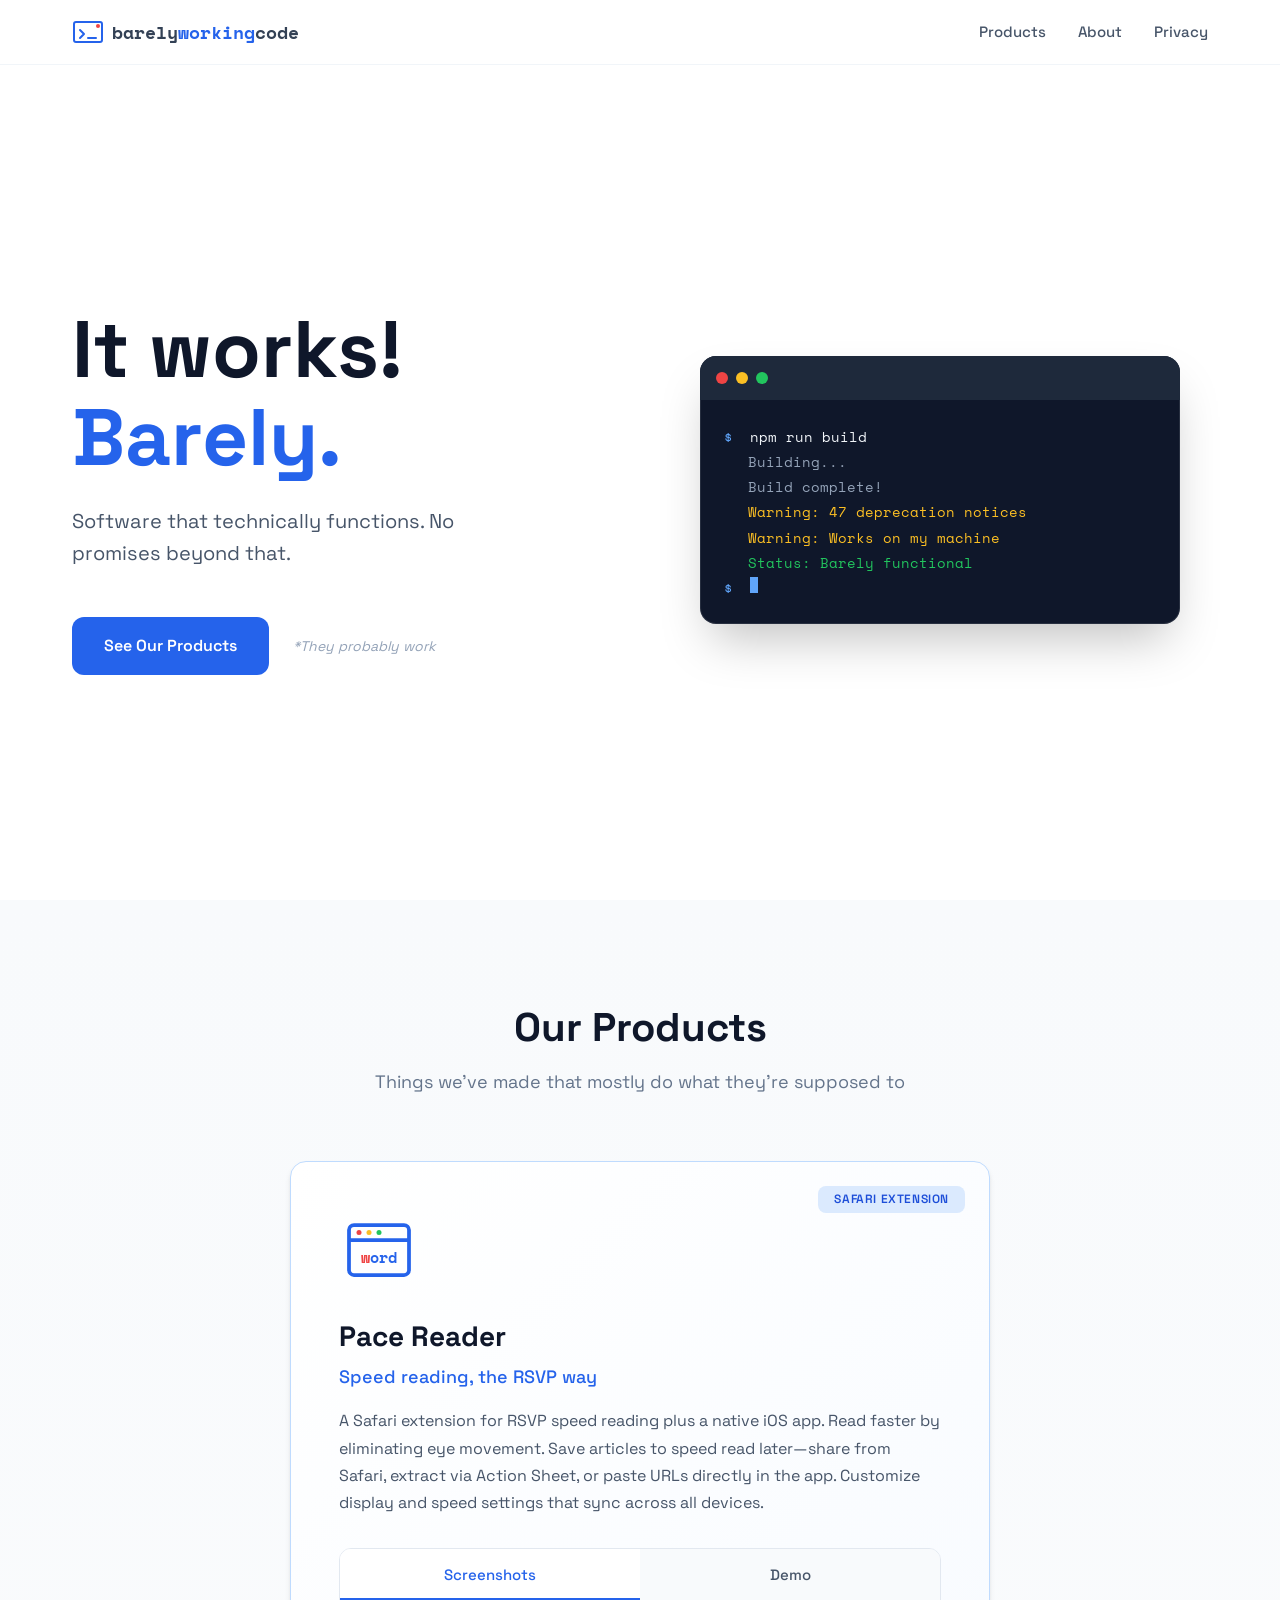
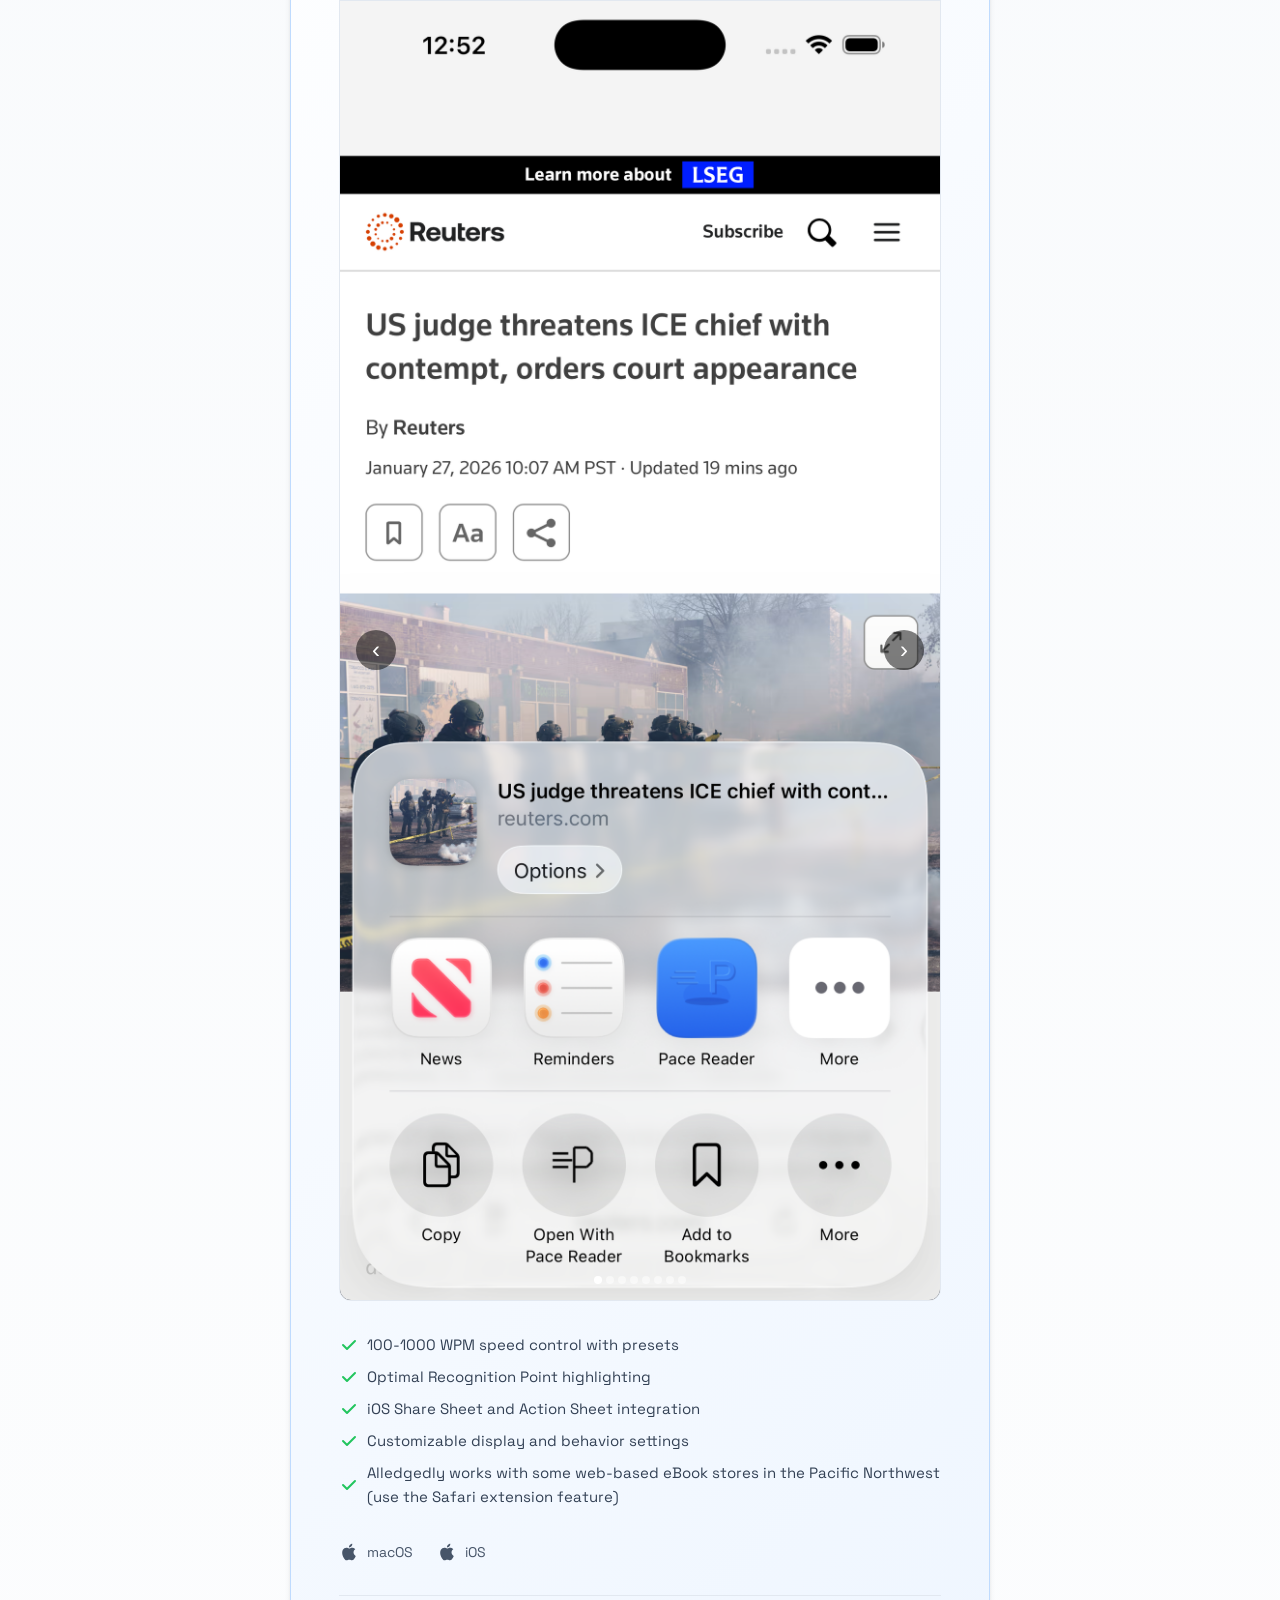
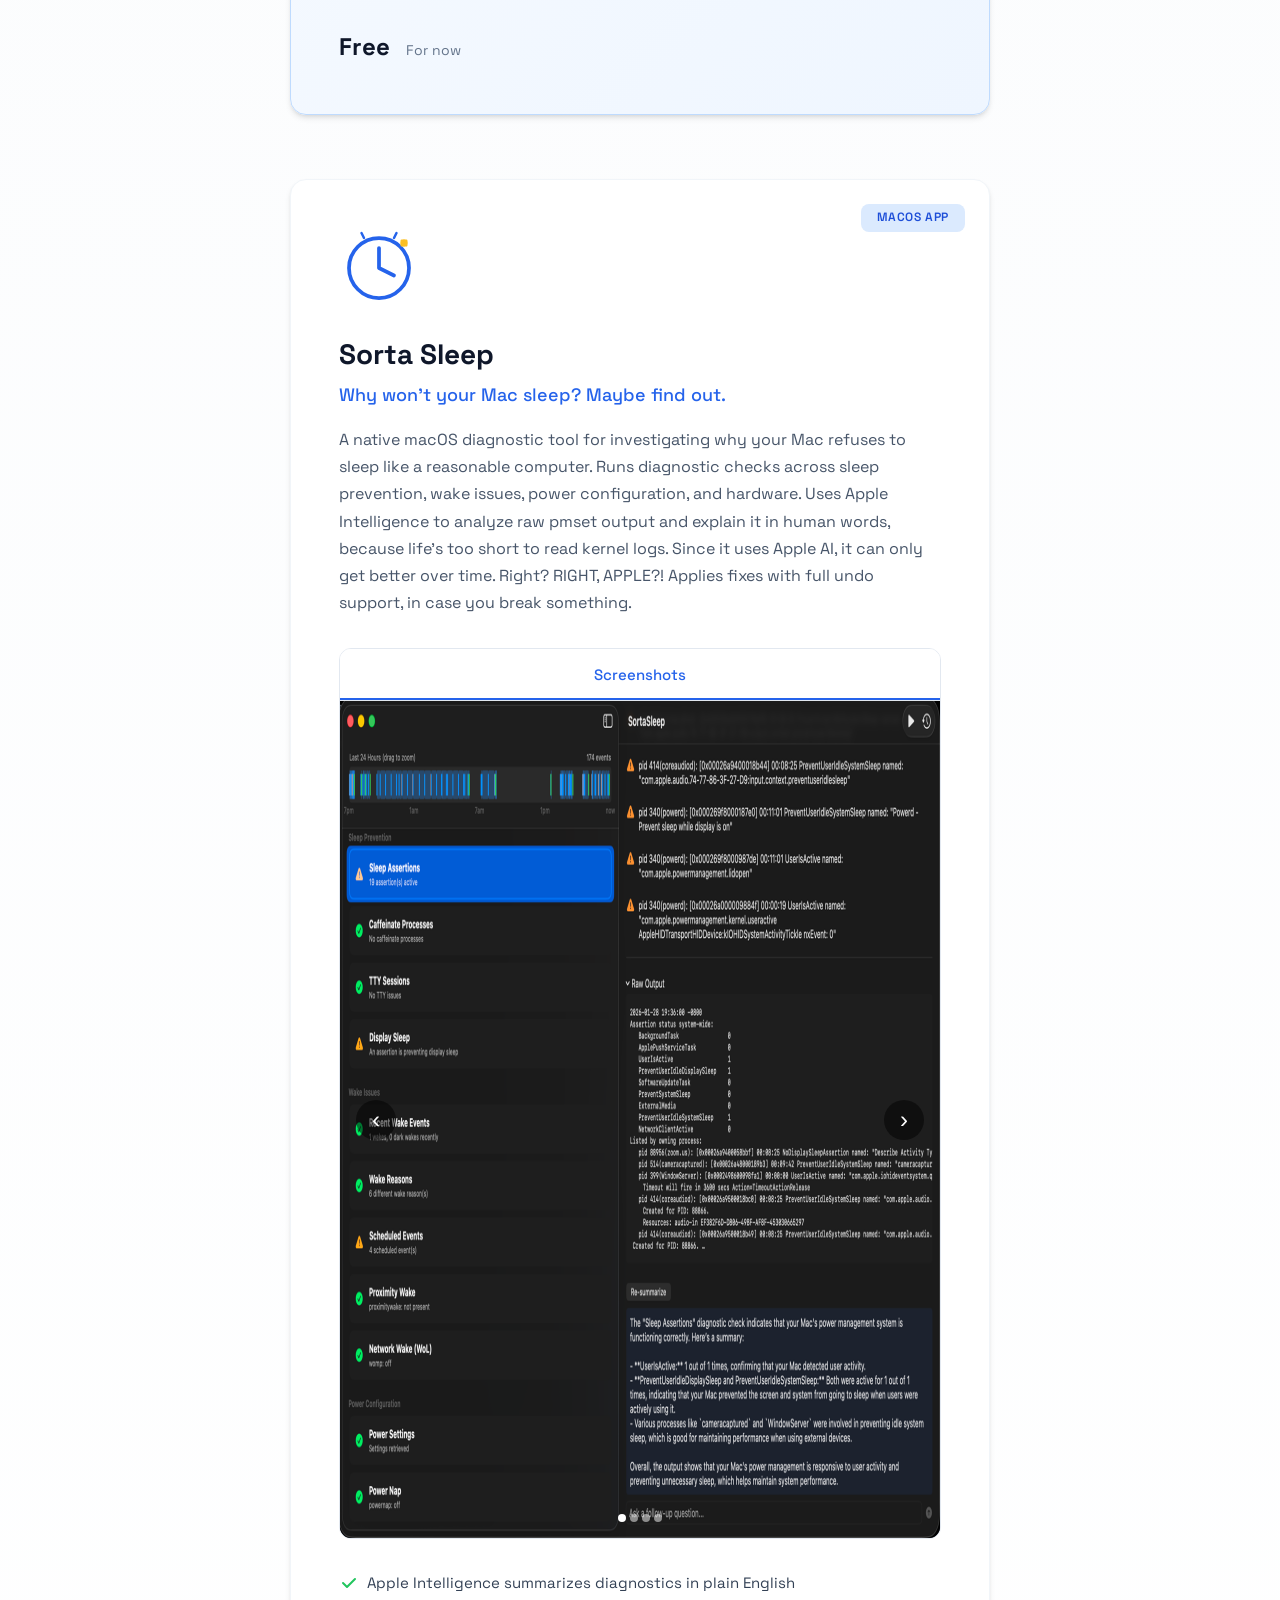
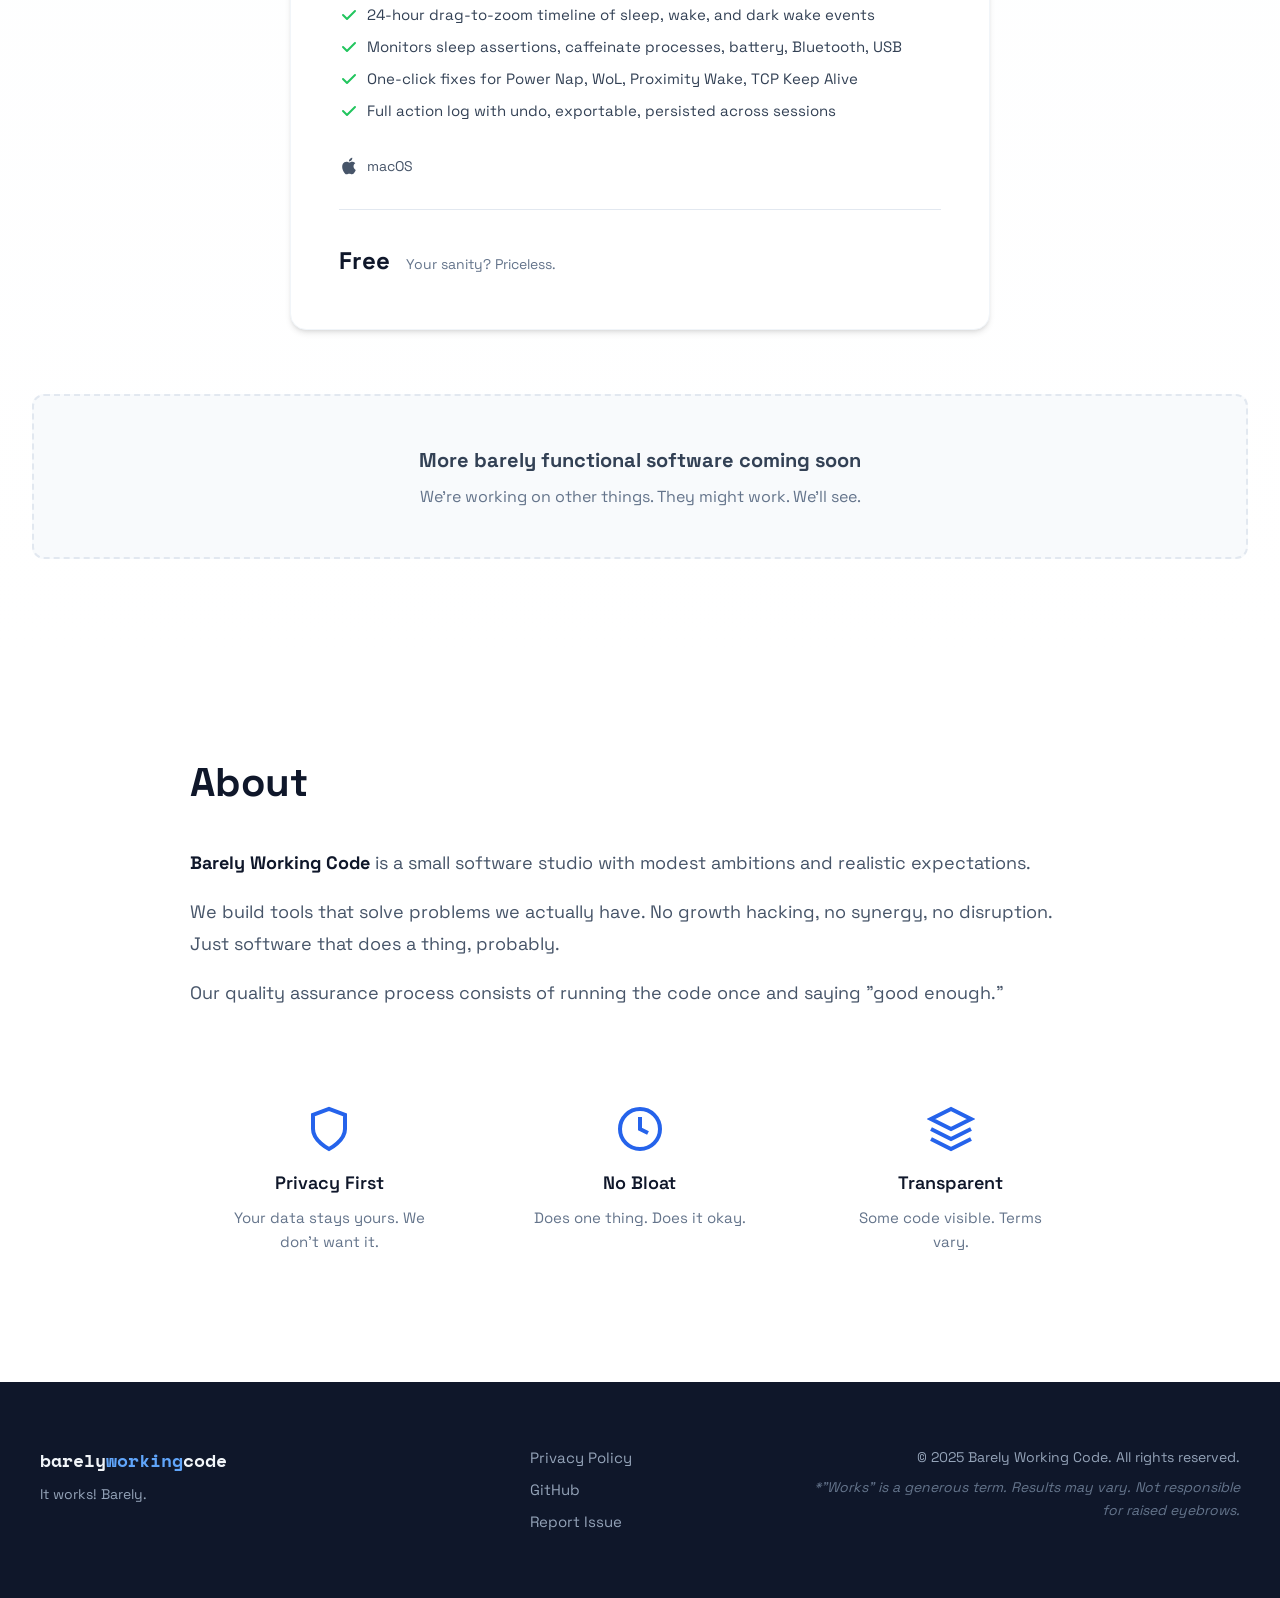
==== index.html @ 92d22023 "Initial commit" ====
<!DOCTYPE html>
<html lang="en">
<head>
    <meta charset="UTF-8">
    <meta name="viewport" content="width=device-width, initial-scale=1.0">
    <title>Barely Working Code - It works! Barely.</title>
    <meta name="description" content="Software that technically functions. Home of Pace Reader and Sorta Sleep - apps that probably work.">

    <!-- Open Graph / Social -->
    <meta property="og:type" content="website">
    <meta property="og:url" content="https://www.barelyworkingcode.com/">
    <meta property="og:title" content="Barely Working Code - It works! Barely.">
    <meta property="og:description" content="Software that technically functions. Home of Pace Reader and Sorta Sleep - apps that probably work.">
    <meta property="og:image" content="https://www.barelyworkingcode.com/assets/og-image.svg">

    <!-- Twitter -->
    <meta property="twitter:card" content="summary_large_image">
    <meta property="twitter:url" content="https://www.barelyworkingcode.com/">
    <meta property="twitter:title" content="Barely Working Code - It works! Barely.">
    <meta property="twitter:description" content="Software that technically functions. Home of Pace Reader and Sorta Sleep - apps that probably work.">
    <meta property="twitter:image" content="https://www.barelyworkingcode.com/assets/og-image.svg">

    <link rel="stylesheet" href="styles.css">
    <link rel="icon" type="image/svg+xml" href="assets/favicon.svg">
    <link rel="preconnect" href="https://fonts.googleapis.com">
    <link rel="preconnect" href="https://fonts.gstatic.com" crossorigin>
    <link href="https://fonts.googleapis.com/css2?family=Space+Grotesk:wght@400;500;600;700&family=Space+Mono:wght@400;700&display=swap" rel="stylesheet">
</head>
<body>
    <header class="site-header">
        <nav class="nav-container">
            <a href="/" class="logo">
                <svg class="logo-icon" viewBox="0 0 32 32" fill="none" xmlns="http://www.w3.org/2000/svg">
                    <rect x="2" y="6" width="28" height="20" rx="2" stroke="currentColor" stroke-width="2"/>
                    <path d="M8 14L12 18L8 22" stroke="currentColor" stroke-width="2" stroke-linecap="round" stroke-linejoin="round"/>
                    <line x1="16" y1="22" x2="24" y2="22" stroke="currentColor" stroke-width="2" stroke-linecap="round"/>
                    <circle cx="26" cy="10" r="2" fill="#ef4444"/>
                </svg>
                <span class="logo-text">barely<span class="logo-accent">working</span>code</span>
            </a>
            <ul class="nav-links">
                <li><a href="#products">Products</a></li>
                <li><a href="#about">About</a></li>
                <li><a href="privacy.html">Privacy</a></li>
            </ul>
        </nav>
    </header>

    <main>
        <section class="hero">
            <div class="hero-content">
                <h1 class="hero-title">
                    It works!
                    <span class="hero-accent">Barely.</span>
                </h1>
                <p class="hero-subtitle">
                    Software that technically functions. No promises beyond that.
                </p>
                <div class="hero-cta">
                    <a href="#products" class="btn btn-primary">See Our Products</a>
                    <span class="hero-note">*They probably work</span>
                </div>
            </div>
            <div class="hero-visual">
                <div class="terminal">
                    <div class="terminal-header">
                        <span class="terminal-dot red"></span>
                        <span class="terminal-dot yellow"></span>
                        <span class="terminal-dot green"></span>
                    </div>
                    <div class="terminal-body">
                        <div class="terminal-line"><span class="prompt">$</span> npm run build</div>
                        <div class="terminal-line output">Building...</div>
                        <div class="terminal-line output">Build complete!</div>
                        <div class="terminal-line output warning">Warning: 47 deprecation notices</div>
                        <div class="terminal-line output warning">Warning: Works on my machine</div>
                        <div class="terminal-line output success">Status: Barely functional</div>
                        <div class="terminal-line"><span class="prompt">$</span> <span class="cursor"></span></div>
                    </div>
                </div>
            </div>
        </section>

        <section id="products" class="products">
            <div class="section-header">
                <h2>Our Products</h2>
                <p>Things we've made that mostly do what they're supposed to</p>
            </div>

            <div class="product-card featured">
                <div class="product-badge">Safari Extension</div>
                <div class="product-icon">
                    <svg viewBox="0 0 64 64" fill="none" xmlns="http://www.w3.org/2000/svg">
                        <rect x="8" y="12" width="48" height="40" rx="4" stroke="currentColor" stroke-width="3"/>
                        <line x1="8" y1="24" x2="56" y2="24" stroke="currentColor" stroke-width="3"/>
                        <circle cx="16" cy="18" r="2" fill="#ef4444"/>
                        <circle cx="24" cy="18" r="2" fill="#fbbf24"/>
                        <circle cx="32" cy="18" r="2" fill="#22c55e"/>
                        <text x="32" y="42" text-anchor="middle" font-family="Space Mono, monospace" font-size="12" font-weight="bold" fill="currentColor">
                            <tspan fill="#ef4444">w</tspan><tspan>ord</tspan>
                        </text>
                    </svg>
                </div>
                <h3 class="product-title">Pace Reader</h3>
                <p class="product-tagline">Speed reading, the RSVP way</p>
                <p class="product-description">
                    A Safari extension for RSVP speed reading plus a native iOS app. Read faster by eliminating eye movement.
                    Save articles to speed read later—share from Safari, extract via Action Sheet, or paste URLs directly in the app. Customize display and speed settings that sync across all devices.
                </p>

                <div class="product-media">
                    <div class="media-tabs">
                        <button class="media-tab active" data-media="screenshot">Screenshots</button>
                        <button class="media-tab" data-media="demo">Demo</button>
                    </div>
                    <div class="media-content">
                        <div class="media-item active" id="screenshot">
                            <div class="screenshot-carousel">
                                <div class="carousel-container">
                                    <img class="carousel-image" src="assets/Simulator Screenshot - iPhone 17 Pro Max - 2026-01-27 at 12.52.56.png" alt="Pace Reader screenshot 1" loading="lazy">
                                    <img class="carousel-image" src="assets/Simulator Screenshot - iPhone 17 Pro Max - 2026-01-27 at 12.53.06.png" alt="Pace Reader screenshot 2" loading="lazy">
                                    <img class="carousel-image" src="assets/Simulator Screenshot - iPhone 17 Pro Max - 2026-01-27 at 12.53.20.png" alt="Pace Reader screenshot 3" loading="lazy">
                                    <img class="carousel-image" src="assets/Simulator Screenshot - iPhone 17 Pro Max - 2026-01-27 at 12.53.28.png" alt="Pace Reader screenshot 4" loading="lazy">
                                    <img class="carousel-image" src="assets/Simulator Screenshot - iPhone 17 Pro Max - 2026-01-27 at 12.53.52.png" alt="Pace Reader screenshot 5" loading="lazy">
                                    <img class="carousel-image" src="assets/Simulator Screenshot - iPhone 17 Pro Max - 2026-01-27 at 12.53.56.png" alt="Pace Reader screenshot 6" loading="lazy">
                                    <img class="carousel-image" src="assets/Simulator Screenshot - iPhone 17 Pro Max - 2026-01-27 at 12.54.00.png" alt="Pace Reader screenshot 7" loading="lazy">
                                    <img class="carousel-image" src="assets/Simulator Screenshot - iPhone 17 Pro Max - 2026-01-27 at 12.54.06.png" alt="Pace Reader screenshot 8" loading="lazy">
                                </div>
                                <button class="carousel-nav carousel-prev" aria-label="Previous screenshot">‹</button>
                                <button class="carousel-nav carousel-next" aria-label="Next screenshot">›</button>
                                <div class="carousel-dots">
                                    <button class="carousel-dot active" data-slide="0" aria-label="Screenshot 1"></button>
                                    <button class="carousel-dot" data-slide="1" aria-label="Screenshot 2"></button>
                                    <button class="carousel-dot" data-slide="2" aria-label="Screenshot 3"></button>
                                    <button class="carousel-dot" data-slide="3" aria-label="Screenshot 4"></button>
                                    <button class="carousel-dot" data-slide="4" aria-label="Screenshot 5"></button>
                                    <button class="carousel-dot" data-slide="5" aria-label="Screenshot 6"></button>
                                    <button class="carousel-dot" data-slide="6" aria-label="Screenshot 7"></button>
                                    <button class="carousel-dot" data-slide="7" aria-label="Screenshot 8"></button>
                                </div>
                            </div>
                        </div>
                        <div class="media-item" id="demo">
                            <video controls poster="assets/pace_reader2.jpeg">
                                <source src="assets/pace_reader1.mp4" type="video/mp4">
                                Your browser does not support the video tag.
                            </video>
                        </div>
                    </div>
                </div>

                <ul class="product-features">
                    <li>
                        <svg class="check-icon" viewBox="0 0 20 20" fill="currentColor">
                            <path fill-rule="evenodd" d="M16.707 5.293a1 1 0 010 1.414l-8 8a1 1 0 01-1.414 0l-4-4a1 1 0 011.414-1.414L8 12.586l7.293-7.293a1 1 0 011.414 0z" clip-rule="evenodd"/>
                        </svg>
                        100-1000 WPM speed control with presets
                    </li>
                    <li>
                        <svg class="check-icon" viewBox="0 0 20 20" fill="currentColor">
                            <path fill-rule="evenodd" d="M16.707 5.293a1 1 0 010 1.414l-8 8a1 1 0 01-1.414 0l-4-4a1 1 0 011.414-1.414L8 12.586l7.293-7.293a1 1 0 011.414 0z" clip-rule="evenodd"/>
                        </svg>
                        Optimal Recognition Point highlighting
                    </li>
                    <li>
                        <svg class="check-icon" viewBox="0 0 20 20" fill="currentColor">
                            <path fill-rule="evenodd" d="M16.707 5.293a1 1 0 010 1.414l-8 8a1 1 0 01-1.414 0l-4-4a1 1 0 011.414-1.414L8 12.586l7.293-7.293a1 1 0 011.414 0z" clip-rule="evenodd"/>
                        </svg>
                        iOS Share Sheet and Action Sheet integration
                    </li>
                    <li>
                        <svg class="check-icon" viewBox="0 0 20 20" fill="currentColor">
                            <path fill-rule="evenodd" d="M16.707 5.293a1 1 0 010 1.414l-8 8a1 1 0 01-1.414 0l-4-4a1 1 0 011.414-1.414L8 12.586l7.293-7.293a1 1 0 011.414 0z" clip-rule="evenodd"/>
                        </svg>
                        Customizable display and behavior settings
                    </li>
                    <li>
                        <svg class="check-icon" viewBox="0 0 20 20" fill="currentColor">
                            <path fill-rule="evenodd" d="M16.707 5.293a1 1 0 010 1.414l-8 8a1 1 0 01-1.414 0l-4-4a1 1 0 011.414-1.414L8 12.586l7.293-7.293a1 1 0 011.414 0z" clip-rule="evenodd"/>
                        </svg>
                        Alledgedly works with some web-based eBook stores in the Pacific Northwest (use the Safari extension feature)
                    </li>
                </ul>
                <div class="product-platforms">
                    <span class="platform">
                        <svg viewBox="0 0 24 24" fill="currentColor" class="platform-icon">
                            <path d="M18.71 19.5c-.83 1.24-1.71 2.45-3.05 2.47-1.34.03-1.77-.79-3.29-.79-1.53 0-2 .77-3.27.82-1.31.05-2.3-1.32-3.14-2.53C4.25 17 2.94 12.45 4.7 9.39c.87-1.52 2.43-2.48 4.12-2.51 1.28-.02 2.5.87 3.29.87.78 0 2.26-1.07 3.81-.91.65.03 2.47.26 3.64 1.98-.09.06-2.17 1.28-2.15 3.81.03 3.02 2.65 4.03 2.68 4.04-.03.07-.42 1.44-1.38 2.83M13 3.5c.73-.83 1.94-1.46 2.94-1.5.13 1.17-.34 2.35-1.04 3.19-.69.85-1.83 1.51-2.95 1.42-.15-1.15.41-2.35 1.05-3.11z"/>
                        </svg>
                        macOS
                    </span>
                    <span class="platform">
                        <svg viewBox="0 0 24 24" fill="currentColor" class="platform-icon">
                            <path d="M18.71 19.5c-.83 1.24-1.71 2.45-3.05 2.47-1.34.03-1.77-.79-3.29-.79-1.53 0-2 .77-3.27.82-1.31.05-2.3-1.32-3.14-2.53C4.25 17 2.94 12.45 4.7 9.39c.87-1.52 2.43-2.48 4.12-2.51 1.28-.02 2.5.87 3.29.87.78 0 2.26-1.07 3.81-.91.65.03 2.47.26 3.64 1.98-.09.06-2.17 1.28-2.15 3.81.03 3.02 2.65 4.03 2.68 4.04-.03.07-.42 1.44-1.38 2.83M13 3.5c.73-.83 1.94-1.46 2.94-1.5.13 1.17-.34 2.35-1.04 3.19-.69.85-1.83 1.51-2.95 1.42-.15-1.15.41-2.35 1.05-3.11z"/>
                        </svg>
                        iOS
                    </span>
                </div>
                <div class="product-cta">
                    <span class="price">Free</span>
                    <span class="price-note">For now</span>
                </div>
            </div>

            <div class="product-card" id="sorta-sleep">
                <div class="product-badge">macOS App</div>
                <div class="product-icon">
                    <svg viewBox="0 0 64 64" fill="none" xmlns="http://www.w3.org/2000/svg">
                        <circle cx="32" cy="32" r="24" stroke="currentColor" stroke-width="3"/>
                        <path d="M32 16V32L44 38" stroke="currentColor" stroke-width="3" stroke-linecap="round" stroke-linejoin="round"/>
                        <path d="M20 8L18 4" stroke="currentColor" stroke-width="2" stroke-linecap="round"/>
                        <path d="M44 8L46 4" stroke="currentColor" stroke-width="2" stroke-linecap="round"/>
                        <circle cx="52" cy="12" r="3" fill="#fbbf24"/>
                        <path d="M50 10L54 14M54 10L50 14" stroke="#fbbf24" stroke-width="1.5" stroke-linecap="round"/>
                    </svg>
                </div>
                <h3 class="product-title">Sorta Sleep</h3>
                <p class="product-tagline">Why won't your Mac sleep? Maybe find out.</p>
                <p class="product-description">
                    A native macOS diagnostic tool for investigating why your Mac refuses to sleep like a reasonable computer.
                    Runs diagnostic checks across sleep prevention, wake issues, power configuration, and hardware.
                    Uses Apple Intelligence to analyze raw pmset output and explain it in human words, because life's too short to read kernel logs.
                    Since it uses Apple AI, it can only get better over time. Right? RIGHT, APPLE?!
                    Applies fixes with full undo support, in case you break something.
                </p>

                <div class="product-media" id="sorta-sleep-media">
                    <div class="media-tabs">
                        <button class="media-tab active" data-media="sorta-screenshot" data-carousel="sorta-sleep">Screenshots</button>
                    </div>
                    <div class="media-content">
                        <div class="media-item active" id="sorta-screenshot">
                            <div class="screenshot-carousel" data-carousel="sorta-sleep">
                                <div class="carousel-container">
                                    <img class="carousel-image" src="assets/sorta_sleep/main.png" alt="Sorta Sleep main diagnostics view" loading="lazy">
                                    <img class="carousel-image" src="assets/sorta_sleep/chart.png" alt="Sleep event timeline chart with zoom" loading="lazy">
                                    <img class="carousel-image" src="assets/sorta_sleep/action-log.png" alt="Action log showing pmset commands" loading="lazy">
                                    <img class="carousel-image" src="assets/sorta_sleep/ai-summary.png" alt="Apple AI powered analysis summary" loading="lazy">
                                </div>
                                <button class="carousel-nav carousel-prev" aria-label="Previous screenshot">‹</button>
                                <button class="carousel-nav carousel-next" aria-label="Next screenshot">›</button>
                                <div class="carousel-dots">
                                    <button class="carousel-dot active" data-slide="0" aria-label="Screenshot 1"></button>
                                    <button class="carousel-dot" data-slide="1" aria-label="Screenshot 2"></button>
                                    <button class="carousel-dot" data-slide="2" aria-label="Screenshot 3"></button>
                                    <button class="carousel-dot" data-slide="3" aria-label="Screenshot 4"></button>
                                </div>
                            </div>
                        </div>
                    </div>
                </div>

                <ul class="product-features">
                    <li>
                        <svg class="check-icon" viewBox="0 0 20 20" fill="currentColor">
                            <path fill-rule="evenodd" d="M16.707 5.293a1 1 0 010 1.414l-8 8a1 1 0 01-1.414 0l-4-4a1 1 0 011.414-1.414L8 12.586l7.293-7.293a1 1 0 011.414 0z" clip-rule="evenodd"/>
                        </svg>
                        Apple Intelligence summarizes diagnostics in plain English
                    </li>
                    <li>
                        <svg class="check-icon" viewBox="0 0 20 20" fill="currentColor">
                            <path fill-rule="evenodd" d="M16.707 5.293a1 1 0 010 1.414l-8 8a1 1 0 01-1.414 0l-4-4a1 1 0 011.414-1.414L8 12.586l7.293-7.293a1 1 0 011.414 0z" clip-rule="evenodd"/>
                        </svg>
                        24-hour drag-to-zoom timeline of sleep, wake, and dark wake events
                    </li>
                    <li>
                        <svg class="check-icon" viewBox="0 0 20 20" fill="currentColor">
                            <path fill-rule="evenodd" d="M16.707 5.293a1 1 0 010 1.414l-8 8a1 1 0 01-1.414 0l-4-4a1 1 0 011.414-1.414L8 12.586l7.293-7.293a1 1 0 011.414 0z" clip-rule="evenodd"/>
                        </svg>
                        Monitors sleep assertions, caffeinate processes, battery, Bluetooth, USB
                    </li>
                    <li>
                        <svg class="check-icon" viewBox="0 0 20 20" fill="currentColor">
                            <path fill-rule="evenodd" d="M16.707 5.293a1 1 0 010 1.414l-8 8a1 1 0 01-1.414 0l-4-4a1 1 0 011.414-1.414L8 12.586l7.293-7.293a1 1 0 011.414 0z" clip-rule="evenodd"/>
                        </svg>
                        One-click fixes for Power Nap, WoL, Proximity Wake, TCP Keep Alive
                    </li>
                    <li>
                        <svg class="check-icon" viewBox="0 0 20 20" fill="currentColor">
                            <path fill-rule="evenodd" d="M16.707 5.293a1 1 0 010 1.414l-8 8a1 1 0 01-1.414 0l-4-4a1 1 0 011.414-1.414L8 12.586l7.293-7.293a1 1 0 011.414 0z" clip-rule="evenodd"/>
                        </svg>
                        Full action log with undo, exportable, persisted across sessions
                    </li>
                </ul>
                <div class="product-platforms">
                    <span class="platform">
                        <svg viewBox="0 0 24 24" fill="currentColor" class="platform-icon">
                            <path d="M18.71 19.5c-.83 1.24-1.71 2.45-3.05 2.47-1.34.03-1.77-.79-3.29-.79-1.53 0-2 .77-3.27.82-1.31.05-2.3-1.32-3.14-2.53C4.25 17 2.94 12.45 4.7 9.39c.87-1.52 2.43-2.48 4.12-2.51 1.28-.02 2.5.87 3.29.87.78 0 2.26-1.07 3.81-.91.65.03 2.47.26 3.64 1.98-.09.06-2.17 1.28-2.15 3.81.03 3.02 2.65 4.03 2.68 4.04-.03.07-.42 1.44-1.38 2.83M13 3.5c.73-.83 1.94-1.46 2.94-1.5.13 1.17-.34 2.35-1.04 3.19-.69.85-1.83 1.51-2.95 1.42-.15-1.15.41-2.35 1.05-3.11z"/>
                        </svg>
                        macOS
                    </span>
                </div>
                <div class="product-cta">
                    <span class="price">Free</span>
                    <span class="price-note">Your sanity? Priceless.</span>
                </div>
            </div>

            <div class="coming-soon">
                <h3>More barely functional software coming soon</h3>
                <p>We're working on other things. They might work. We'll see.</p>
            </div>
        </section>

        <section id="about" class="about">
            <div class="about-content">
                <h2>About</h2>
                <div class="about-text">
                    <p>
                        <strong>Barely Working Code</strong> is a small software studio with modest ambitions
                        and realistic expectations.
                    </p>
                    <p>
                        We build tools that solve problems we actually have. No growth hacking,
                        no synergy, no disruption. Just software that does a thing, probably.
                    </p>
                    <p>
                        Our quality assurance process consists of running the code once
                        and saying "good enough."
                    </p>
                </div>
                <div class="about-values">
                    <div class="value">
                        <div class="value-icon">
                            <svg viewBox="0 0 24 24" fill="none" stroke="currentColor" stroke-width="2">
                                <path d="M12 22s8-4 8-10V5l-8-3-8 3v7c0 6 8 10 8 10z"/>
                            </svg>
                        </div>
                        <h4>Privacy First</h4>
                        <p>Your data stays yours. We don't want it.</p>
                    </div>
                    <div class="value">
                        <div class="value-icon">
                            <svg viewBox="0 0 24 24" fill="none" stroke="currentColor" stroke-width="2">
                                <circle cx="12" cy="12" r="10"/>
                                <path d="M12 6v6l4 2"/>
                            </svg>
                        </div>
                        <h4>No Bloat</h4>
                        <p>Does one thing. Does it okay.</p>
                    </div>
                    <div class="value">
                        <div class="value-icon">
                            <svg viewBox="0 0 24 24" fill="none" stroke="currentColor" stroke-width="2">
                                <path d="M12 2L2 7l10 5 10-5-10-5z"/>
                                <path d="M2 17l10 5 10-5"/>
                                <path d="M2 12l10 5 10-5"/>
                            </svg>
                        </div>
                        <h4>Transparent</h4>
                        <p>Some code visible. Terms vary.</p>
                    </div>
                </div>
            </div>
        </section>
    </main>

    <footer class="site-footer">
        <div class="footer-content">
            <div class="footer-brand">
                <span class="logo-text">barely<span class="logo-accent">working</span>code</span>
                <p>It works! Barely.</p>
            </div>
            <div class="footer-links">
                <a href="privacy.html">Privacy Policy</a>
                <a href="https://github.com/barelyworkingcode" target="_blank" rel="noopener">GitHub</a>
                <a href="https://github.com/barelyworkingcode/web/issues" target="_blank" rel="noopener">Report Issue</a>
            </div>
            <div class="footer-copyright">
                <p>&copy; 2025 Barely Working Code. All rights reserved.</p>
                <p class="footer-disclaimer">*"Works" is a generous term. Results may vary. Not responsible for raised eyebrows.</p>
            </div>
        </div>
    </footer>

    <script>
        // Media tabs functionality - scoped to parent product card
        document.querySelectorAll('.media-tab').forEach(tab => {
            tab.addEventListener('click', () => {
                const mediaType = tab.dataset.media;
                const mediaContainer = tab.closest('.product-media');

                // Update active tab within this product
                mediaContainer.querySelectorAll('.media-tab').forEach(t => t.classList.remove('active'));
                tab.classList.add('active');

                // Update active media content within this product
                mediaContainer.querySelectorAll('.media-item').forEach(item => item.classList.remove('active'));
                mediaContainer.querySelector('#' + mediaType).classList.add('active');
            });
        });

        // Screenshot carousel functionality - handles multiple carousels
        document.querySelectorAll('.screenshot-carousel').forEach(carousel => {
            const container = carousel.querySelector('.carousel-container');
            const images = carousel.querySelectorAll('.carousel-image');
            const totalSlides = images.length;
            let currentSlide = 0;

            function updateCarousel() {
                container.style.transform = `translateX(-${currentSlide * 100}%)`;
                carousel.querySelectorAll('.carousel-dot').forEach((dot, index) => {
                    dot.classList.toggle('active', index === currentSlide);
                });
            }

            const prevBtn = carousel.querySelector('.carousel-prev');
            const nextBtn = carousel.querySelector('.carousel-next');

            if (prevBtn) {
                prevBtn.addEventListener('click', () => {
                    currentSlide = (currentSlide - 1 + totalSlides) % totalSlides;
                    updateCarousel();
                });
            }

            if (nextBtn) {
                nextBtn.addEventListener('click', () => {
                    currentSlide = (currentSlide + 1) % totalSlides;
                    updateCarousel();
                });
            }

            carousel.querySelectorAll('.carousel-dot').forEach((dot, index) => {
                dot.addEventListener('click', () => {
                    currentSlide = index;
                    updateCarousel();
                });
            });
        });
    </script>
</body>
</html>
---- styles.css ----
/* ============================================
   Barely Working Code - Styles
   Color Palette: Blues & White
   ============================================ */

:root {
    /* Primary Blues */
    --blue-50: #eff6ff;
    --blue-100: #dbeafe;
    --blue-200: #bfdbfe;
    --blue-300: #93c5fd;
    --blue-400: #60a5fa;
    --blue-500: #3b82f6;
    --blue-600: #2563eb;
    --blue-700: #1d4ed8;
    --blue-800: #1e40af;
    --blue-900: #1e3a8a;
    --blue-950: #172554;

    /* Neutrals */
    --white: #ffffff;
    --gray-50: #f8fafc;
    --gray-100: #f1f5f9;
    --gray-200: #e2e8f0;
    --gray-300: #cbd5e1;
    --gray-400: #94a3b8;
    --gray-500: #64748b;
    --gray-600: #475569;
    --gray-700: #334155;
    --gray-800: #1e293b;
    --gray-900: #0f172a;

    /* Accents */
    --red: #ef4444;
    --yellow: #fbbf24;
    --green: #22c55e;

    /* Typography */
    --font-sans: 'Space Grotesk', -apple-system, BlinkMacSystemFont, sans-serif;
    --font-mono: 'Space Mono', ui-monospace, monospace;

    /* Spacing */
    --space-xs: 0.25rem;
    --space-sm: 0.5rem;
    --space-md: 1rem;
    --space-lg: 1.5rem;
    --space-xl: 2rem;
    --space-2xl: 3rem;
    --space-3xl: 4rem;
    --space-4xl: 6rem;

    /* Borders */
    --radius-sm: 0.375rem;
    --radius-md: 0.5rem;
    --radius-lg: 0.75rem;
    --radius-xl: 1rem;
}

/* ============================================
   Reset & Base
   ============================================ */

*, *::before, *::after {
    box-sizing: border-box;
    margin: 0;
    padding: 0;
}

html {
    scroll-behavior: smooth;
}

body {
    font-family: var(--font-sans);
    font-size: 16px;
    line-height: 1.6;
    color: var(--gray-800);
    background: var(--white);
    -webkit-font-smoothing: antialiased;
}

a {
    color: inherit;
    text-decoration: none;
}

ul {
    list-style: none;
}

img, svg {
    display: block;
    max-width: 100%;
}

/* ============================================
   Header & Navigation
   ============================================ */

.site-header {
    position: fixed;
    top: 0;
    left: 0;
    right: 0;
    z-index: 100;
    background: rgba(255, 255, 255, 0.9);
    backdrop-filter: blur(10px);
    border-bottom: 1px solid var(--gray-100);
}

.nav-container {
    max-width: 1200px;
    margin: 0 auto;
    padding: var(--space-md) var(--space-xl);
    display: flex;
    justify-content: space-between;
    align-items: center;
}

.logo {
    display: flex;
    align-items: center;
    gap: var(--space-sm);
    font-family: var(--font-mono);
    font-size: 1.125rem;
    font-weight: 700;
    color: var(--gray-900);
}

.logo-icon {
    width: 32px;
    height: 32px;
    color: var(--blue-600);
}

.logo-text {
    color: var(--gray-700);
}

.logo-accent {
    color: var(--blue-600);
}

.nav-links {
    display: flex;
    gap: var(--space-xl);
}

.nav-links a {
    font-size: 0.9375rem;
    font-weight: 500;
    color: var(--gray-600);
    transition: color 0.2s;
}

.nav-links a:hover {
    color: var(--blue-600);
}

/* ============================================
   Hero Section
   ============================================ */

.hero {
    min-height: 100vh;
    display: grid;
    grid-template-columns: 1fr 1fr;
    gap: var(--space-3xl);
    align-items: center;
    max-width: 1200px;
    margin: 0 auto;
    padding: calc(80px + var(--space-3xl)) var(--space-xl) var(--space-3xl);
}

.hero-title {
    font-size: clamp(3rem, 8vw, 5rem);
    font-weight: 700;
    line-height: 1.1;
    color: var(--gray-900);
}

.hero-accent {
    display: block;
    color: var(--blue-600);
}

.hero-subtitle {
    margin-top: var(--space-lg);
    font-size: 1.25rem;
    color: var(--gray-600);
    max-width: 400px;
}

.hero-cta {
    margin-top: var(--space-2xl);
    display: flex;
    align-items: center;
    gap: var(--space-lg);
}

.hero-note {
    font-size: 0.875rem;
    color: var(--gray-400);
    font-style: italic;
}

.btn {
    display: inline-flex;
    align-items: center;
    justify-content: center;
    padding: var(--space-md) var(--space-xl);
    font-family: var(--font-sans);
    font-size: 1rem;
    font-weight: 600;
    border-radius: var(--radius-lg);
    transition: all 0.2s;
    cursor: pointer;
    border: none;
}

.btn-primary {
    background: var(--blue-600);
    color: var(--white);
}

.btn-primary:hover {
    background: var(--blue-700);
    transform: translateY(-2px);
    box-shadow: 0 4px 12px rgba(37, 99, 235, 0.3);
}

/* Terminal Animation */
.hero-visual {
    display: flex;
    justify-content: center;
}

.terminal {
    width: 100%;
    max-width: 480px;
    background: var(--gray-900);
    border-radius: var(--radius-xl);
    overflow: hidden;
    box-shadow:
        0 25px 50px -12px rgba(0, 0, 0, 0.25),
        0 0 0 1px rgba(255, 255, 255, 0.1) inset;
}

.terminal-header {
    padding: var(--space-md);
    background: var(--gray-800);
    display: flex;
    gap: var(--space-sm);
}

.terminal-dot {
    width: 12px;
    height: 12px;
    border-radius: 50%;
}

.terminal-dot.red { background: var(--red); }
.terminal-dot.yellow { background: var(--yellow); }
.terminal-dot.green { background: var(--green); }

.terminal-body {
    padding: var(--space-lg);
    font-family: var(--font-mono);
    font-size: 0.875rem;
    line-height: 1.8;
}

.terminal-line {
    color: var(--gray-100);
}

.terminal-line .prompt {
    color: var(--blue-400);
    margin-right: var(--space-sm);
}

.terminal-line.output {
    color: var(--gray-400);
    padding-left: var(--space-lg);
}

.terminal-line.output.warning {
    color: var(--yellow);
}

.terminal-line.output.success {
    color: var(--green);
}

.cursor {
    display: inline-block;
    width: 8px;
    height: 16px;
    background: var(--blue-400);
    animation: blink 1s step-end infinite;
}

@keyframes blink {
    50% { opacity: 0; }
}

/* ============================================
   Products Section
   ============================================ */

.products {
    padding: var(--space-4xl) var(--space-xl);
    background: linear-gradient(180deg, var(--gray-50) 0%, var(--white) 100%);
}

.section-header {
    text-align: center;
    margin-bottom: var(--space-3xl);
}

.section-header h2 {
    font-size: 2.5rem;
    font-weight: 700;
    color: var(--gray-900);
}

.section-header p {
    margin-top: var(--space-sm);
    color: var(--gray-500);
    font-size: 1.125rem;
}

.product-card {
    max-width: 700px;
    margin: 0 auto var(--space-3xl);
    background: var(--white);
    border-radius: var(--radius-xl);
    padding: var(--space-2xl);
    box-shadow:
        0 4px 6px -1px rgba(0, 0, 0, 0.1),
        0 2px 4px -2px rgba(0, 0, 0, 0.1);
    border: 1px solid var(--gray-100);
    position: relative;
}

.product-card:last-of-type {
    margin-bottom: 0;
}

.product-card.featured {
    border-color: var(--blue-200);
    background: linear-gradient(135deg, var(--white) 0%, var(--blue-50) 100%);
}

.product-badge {
    position: absolute;
    top: var(--space-lg);
    right: var(--space-lg);
    background: var(--blue-100);
    color: var(--blue-700);
    font-size: 0.75rem;
    font-weight: 600;
    padding: var(--space-xs) var(--space-md);
    border-radius: var(--radius-md);
    text-transform: uppercase;
    letter-spacing: 0.05em;
}

.product-icon {
    width: 80px;
    height: 80px;
    color: var(--blue-600);
    margin-bottom: var(--space-lg);
}

.product-title {
    font-size: 1.75rem;
    font-weight: 700;
    color: var(--gray-900);
}

.product-tagline {
    font-size: 1.125rem;
    color: var(--blue-600);
    font-weight: 500;
    margin-top: var(--space-xs);
}

.product-description {
    margin-top: var(--space-md);
    color: var(--gray-600);
    line-height: 1.7;
}

.product-media {
    margin-top: var(--space-xl);
    background: var(--white);
    border-radius: var(--radius-lg);
    overflow: hidden;
    border: 1px solid var(--gray-200);
}

.media-tabs {
    display: flex;
    border-bottom: 1px solid var(--gray-200);
    background: var(--gray-50);
}

.media-tab {
    flex: 1;
    padding: var(--space-md) var(--space-lg);
    background: transparent;
    border: none;
    font-family: var(--font-sans);
    font-size: 0.9375rem;
    font-weight: 500;
    color: var(--gray-600);
    cursor: pointer;
    transition: all 0.2s;
    position: relative;
    -webkit-appearance: none;
    appearance: none;
    outline: none;
}

.media-tab:hover {
    background: var(--white);
    color: var(--gray-900);
}

.media-tab.active {
    background: var(--white);
    color: var(--blue-600);
}

.media-tab.active::after {
    content: '';
    position: absolute;
    bottom: 0;
    left: 0;
    right: 0;
    height: 2px;
    background: var(--blue-600);
}

.media-content {
    position: relative;
    background: var(--gray-900);
}

.media-item {
    display: none;
    width: 100%;
}

.media-item.active {
    display: block;
}

.media-item img {
    width: 100%;
    height: auto;
    display: block;
}

.media-item video {
    width: 100%;
    height: auto;
    display: block;
}

/* Carousel Styles */
.screenshot-carousel {
    position: relative;
    width: 100%;
    overflow: hidden;
    background: var(--gray-900);
}

.carousel-container {
    display: flex;
    transition: transform 0.3s ease-in-out;
}

.carousel-image {
    min-width: 100%;
    height: auto;
    display: block;
}

.carousel-nav {
    position: absolute;
    top: 50%;
    transform: translateY(-50%);
    background: rgba(0, 0, 0, 0.5);
    color: var(--white);
    border: none;
    width: 40px;
    height: 40px;
    border-radius: 50%;
    cursor: pointer;
    font-size: 1.5rem;
    display: flex;
    align-items: center;
    justify-content: center;
    transition: background 0.2s;
    z-index: 2;
}

.carousel-nav:hover {
    background: rgba(0, 0, 0, 0.8);
}

.carousel-prev {
    left: var(--space-md);
}

.carousel-next {
    right: var(--space-md);
}

.carousel-dots {
    position: absolute;
    bottom: var(--space-md);
    left: 50%;
    transform: translateX(-50%);
    display: flex;
    gap: var(--space-xs);
    z-index: 2;
}

.carousel-dot {
    width: 8px;
    height: 8px;
    border-radius: 50%;
    background: rgba(255, 255, 255, 0.5);
    border: none;
    cursor: pointer;
    transition: background 0.2s;
    padding: 0;
}

.carousel-dot:hover {
    background: rgba(255, 255, 255, 0.7);
}

.carousel-dot.active {
    background: var(--white);
}

.product-features {
    margin-top: var(--space-xl);
    display: grid;
    gap: var(--space-sm);
}

.product-features li {
    display: flex;
    align-items: center;
    gap: var(--space-sm);
    color: var(--gray-700);
    font-size: 0.9375rem;
}

.check-icon {
    width: 20px;
    height: 20px;
    color: var(--green);
    flex-shrink: 0;
}

.product-platforms {
    margin-top: var(--space-xl);
    display: flex;
    gap: var(--space-lg);
}

.platform {
    display: flex;
    align-items: center;
    gap: var(--space-sm);
    font-size: 0.875rem;
    color: var(--gray-600);
}

.platform-icon {
    width: 20px;
    height: 20px;
}

.product-cta {
    margin-top: var(--space-xl);
    padding-top: var(--space-xl);
    border-top: 1px solid var(--gray-200);
    display: flex;
    align-items: baseline;
    gap: var(--space-md);
}

.price {
    font-size: 1.5rem;
    font-weight: 700;
    color: var(--gray-900);
}

.price-note {
    font-size: 0.875rem;
    color: var(--gray-500);
}

.coming-soon {
    text-align: center;
    margin-top: var(--space-3xl);
    padding: var(--space-2xl);
    background: var(--gray-50);
    border-radius: var(--radius-lg);
    border: 2px dashed var(--gray-200);
}

.coming-soon h3 {
    font-size: 1.25rem;
    color: var(--gray-700);
}

.coming-soon p {
    margin-top: var(--space-sm);
    color: var(--gray-500);
}

/* ============================================
   About Section
   ============================================ */

.about {
    padding: var(--space-4xl) var(--space-xl);
    background: var(--white);
}

.about-content {
    max-width: 900px;
    margin: 0 auto;
}

.about h2 {
    font-size: 2.5rem;
    font-weight: 700;
    color: var(--gray-900);
    margin-bottom: var(--space-xl);
}

.about-text p {
    font-size: 1.125rem;
    color: var(--gray-600);
    margin-bottom: var(--space-md);
    line-height: 1.8;
}

.about-text strong {
    color: var(--gray-900);
}

.about-values {
    margin-top: var(--space-3xl);
    display: grid;
    grid-template-columns: repeat(3, 1fr);
    gap: var(--space-xl);
}

.value {
    text-align: center;
    padding: var(--space-xl);
}

.value-icon {
    width: 48px;
    height: 48px;
    margin: 0 auto var(--space-md);
    color: var(--blue-600);
}

.value-icon svg {
    width: 100%;
    height: 100%;
}

.value h4 {
    font-size: 1.125rem;
    font-weight: 600;
    color: var(--gray-900);
    margin-bottom: var(--space-sm);
}

.value p {
    font-size: 0.9375rem;
    color: var(--gray-500);
}

/* ============================================
   Footer
   ============================================ */

.site-footer {
    background: var(--gray-900);
    color: var(--gray-400);
    padding: var(--space-3xl) var(--space-xl);
}

.footer-content {
    max-width: 1200px;
    margin: 0 auto;
    display: grid;
    grid-template-columns: 2fr 1fr 2fr;
    gap: var(--space-2xl);
    align-items: start;
}

.footer-brand .logo-text {
    font-family: var(--font-mono);
    font-size: 1.125rem;
    font-weight: 700;
    color: var(--gray-100);
}

.footer-brand .logo-accent {
    color: var(--blue-400);
}

.footer-brand p {
    margin-top: var(--space-sm);
    font-size: 0.875rem;
}

.footer-links {
    display: flex;
    flex-direction: column;
    gap: var(--space-sm);
}

.footer-links a {
    font-size: 0.9375rem;
    transition: color 0.2s;
}

.footer-links a:hover {
    color: var(--blue-400);
}

.footer-copyright {
    text-align: right;
}

.footer-copyright p {
    font-size: 0.875rem;
}

.footer-disclaimer {
    margin-top: var(--space-sm);
    font-size: 0.75rem;
    color: var(--gray-500);
    font-style: italic;
}

/* ============================================
   Responsive Design
   ============================================ */

@media (max-width: 968px) {
    .hero {
        grid-template-columns: 1fr;
        text-align: center;
        padding-top: calc(80px + var(--space-2xl));
    }

    .hero-content {
        order: 1;
    }

    .hero-visual {
        order: 2;
    }

    .hero-subtitle {
        margin-left: auto;
        margin-right: auto;
    }

    .hero-cta {
        justify-content: center;
        flex-wrap: wrap;
    }

    .about-values {
        grid-template-columns: 1fr;
    }

    .footer-content {
        grid-template-columns: 1fr;
        text-align: center;
    }

    .footer-links {
        flex-direction: row;
        justify-content: center;
        gap: var(--space-xl);
    }

    .footer-copyright {
        text-align: center;
    }
}

@media (max-width: 640px) {
    .nav-links {
        display: none;
    }

    .hero-title {
        font-size: 2.5rem;
    }

    .terminal {
        font-size: 0.75rem;
    }

    .product-card {
        padding: var(--space-lg);
    }

    .product-badge {
        position: static;
        display: inline-block;
        margin-bottom: var(--space-md);
    }
}

/* ============================================
   Dark Mode (disabled for Safari due to compatibility issues)
   ============================================ */

@supports not (-webkit-touch-callout: none) {
@media (prefers-color-scheme: dark) {
    :root {
        /* Dark mode - dark backgrounds, light text */
        --white: #0a0f1e;
        --gray-50: #0f172a;
        --gray-100: #1e293b;
        --gray-200: #334155;
        --gray-300: #475569;
        --gray-400: #64748b;
        --gray-500: #94a3b8;
        --gray-600: #cbd5e1;
        --gray-700: #e2e8f0;
        --gray-800: #f1f5f9;
        --gray-900: #f8fafc;

        /* Brighter blues for dark mode */
        --blue-600: #60a5fa;
        --blue-500: #3b82f6;
        --blue-400: #2563eb;
    }

    /* Dark backgrounds */
    body {
        background: #0a0f1e;
    }

    .site-header {
        background: rgba(10, 15, 30, 0.9);
        border-bottom: 1px solid var(--gray-200);
    }

    .hero {
        background: #0a0f1e;
    }

    .products {
        background: linear-gradient(180deg, var(--gray-100) 0%, var(--gray-50) 100%);
    }

    .product-card {
        background: var(--gray-100);
        border-color: var(--gray-300);
    }

    .product-card.featured {
        background: linear-gradient(135deg, var(--gray-100) 0%, #172554 100%);
        border-color: var(--blue-600);
    }

    .product-badge {
        background: var(--blue-900);
        color: var(--blue-600);
    }

    .media-tabs {
        background: var(--gray-200);
        border-bottom: 1px solid var(--gray-300);
    }

    .media-tab:hover {
        background: var(--gray-100);
    }

    .media-tab.active {
        background: var(--gray-100);
    }

    .terminal {
        background: #000000;
        box-shadow:
            0 25px 50px -12px rgba(0, 0, 0, 0.5),
            0 0 0 1px rgba(255, 255, 255, 0.05) inset;
    }

    .terminal-header {
        background: #0f0f0f;
    }

    .coming-soon {
        background: var(--gray-100);
        border-color: var(--gray-300);
    }

    .about {
        background: var(--gray-50);
    }

    .site-footer {
        background: #000000;
        border-top: 1px solid var(--gray-200);
    }
}
}
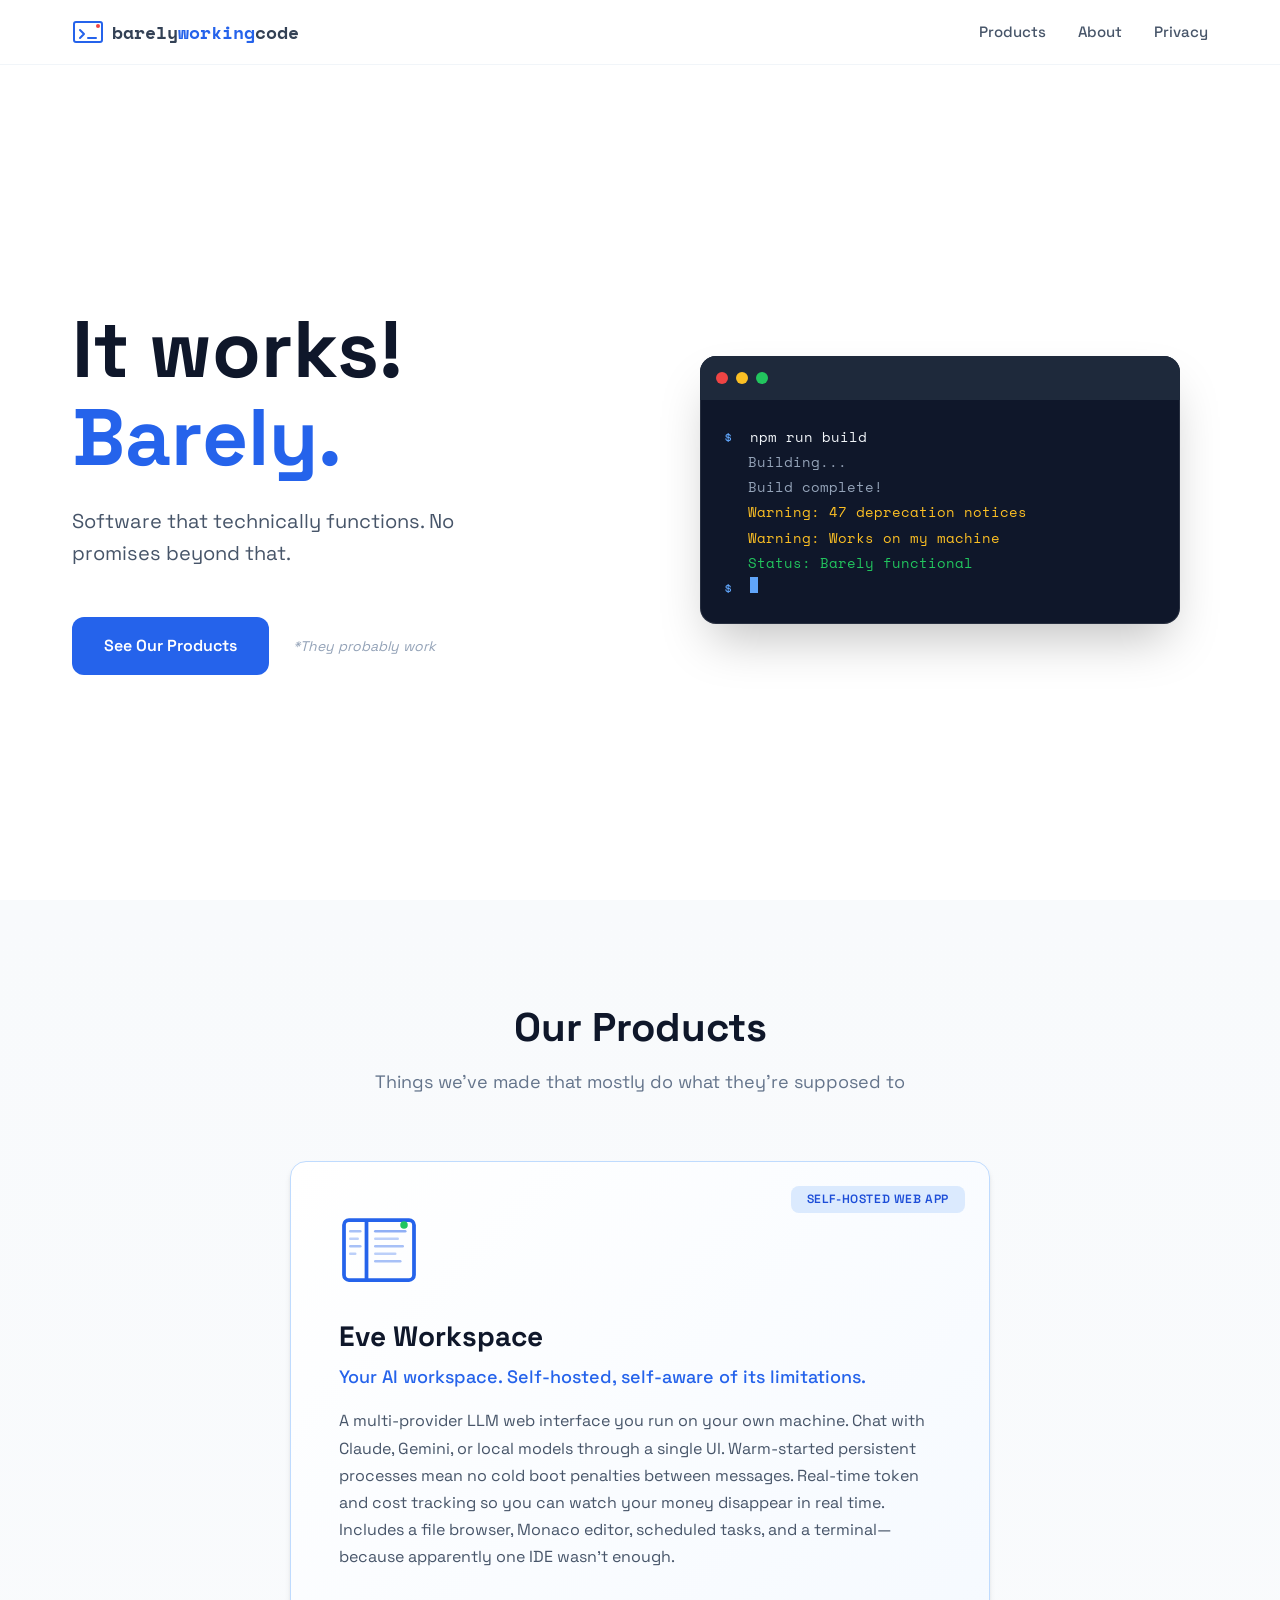
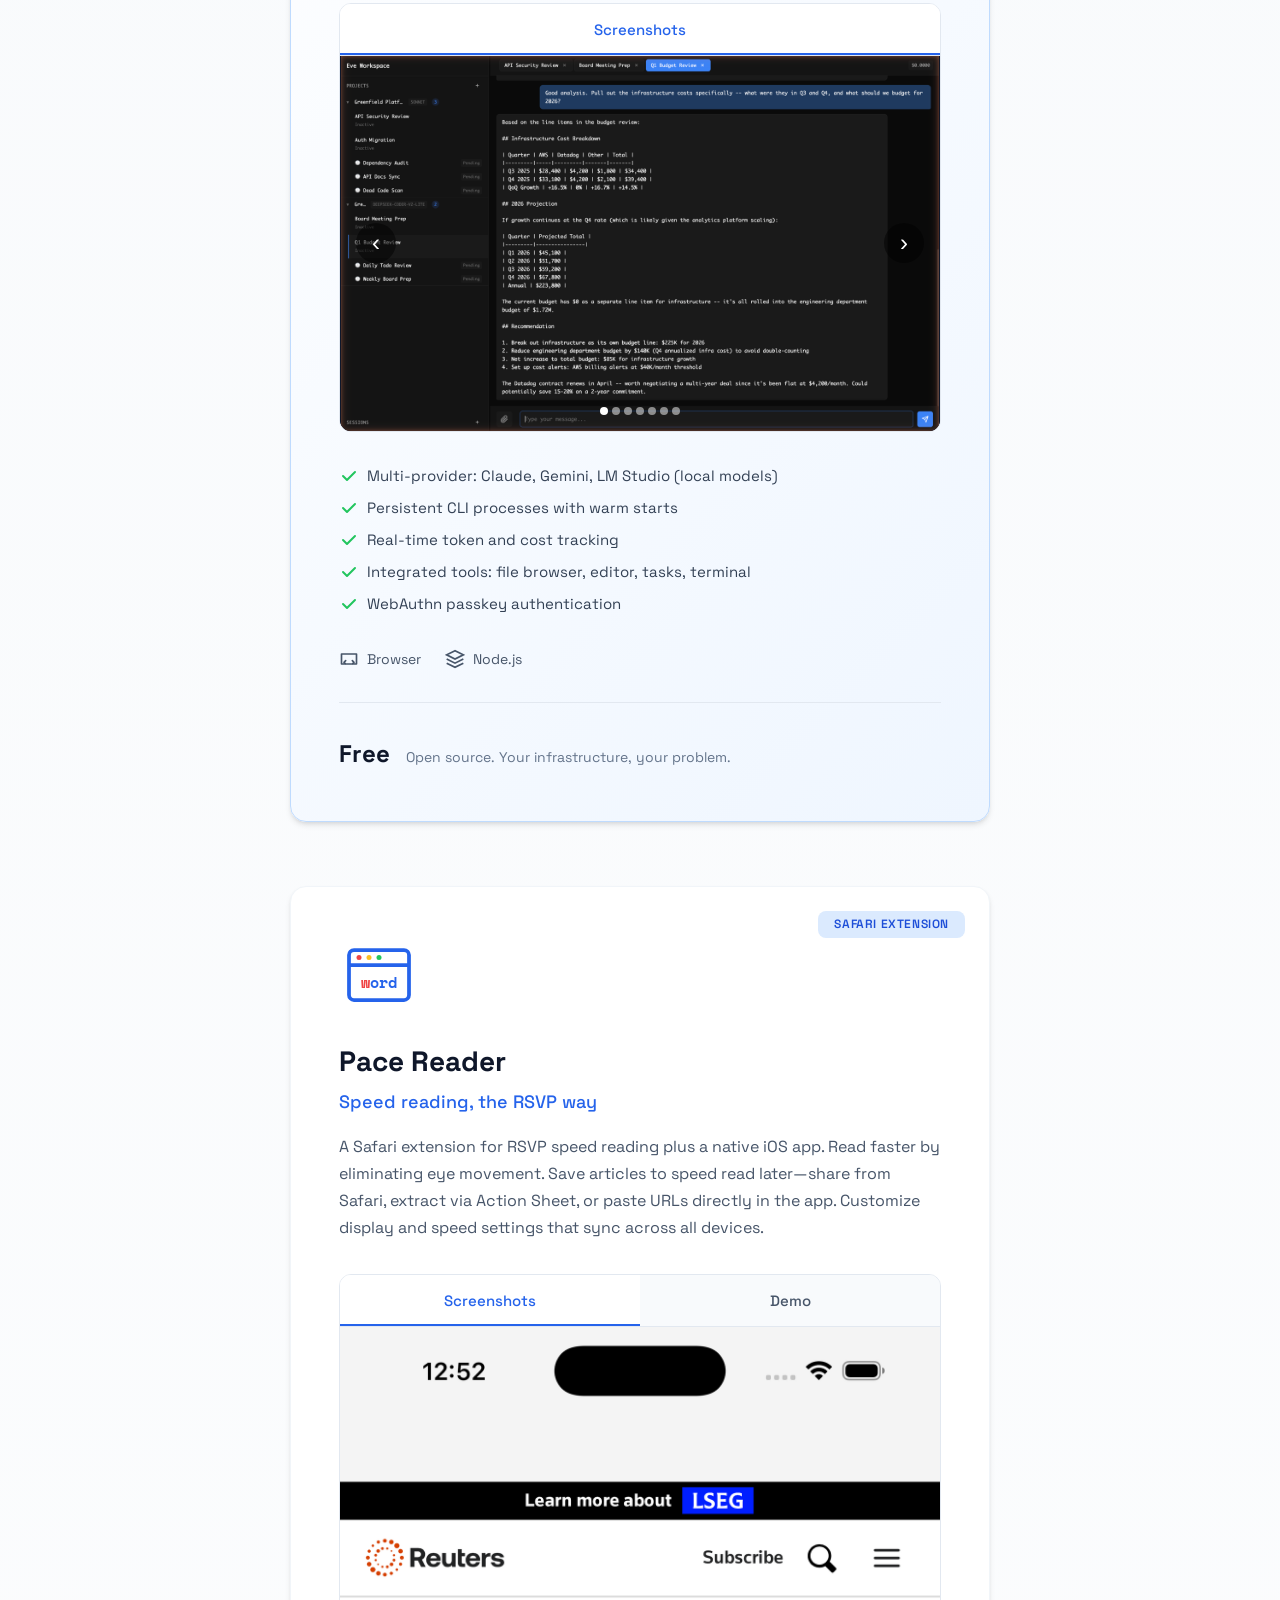
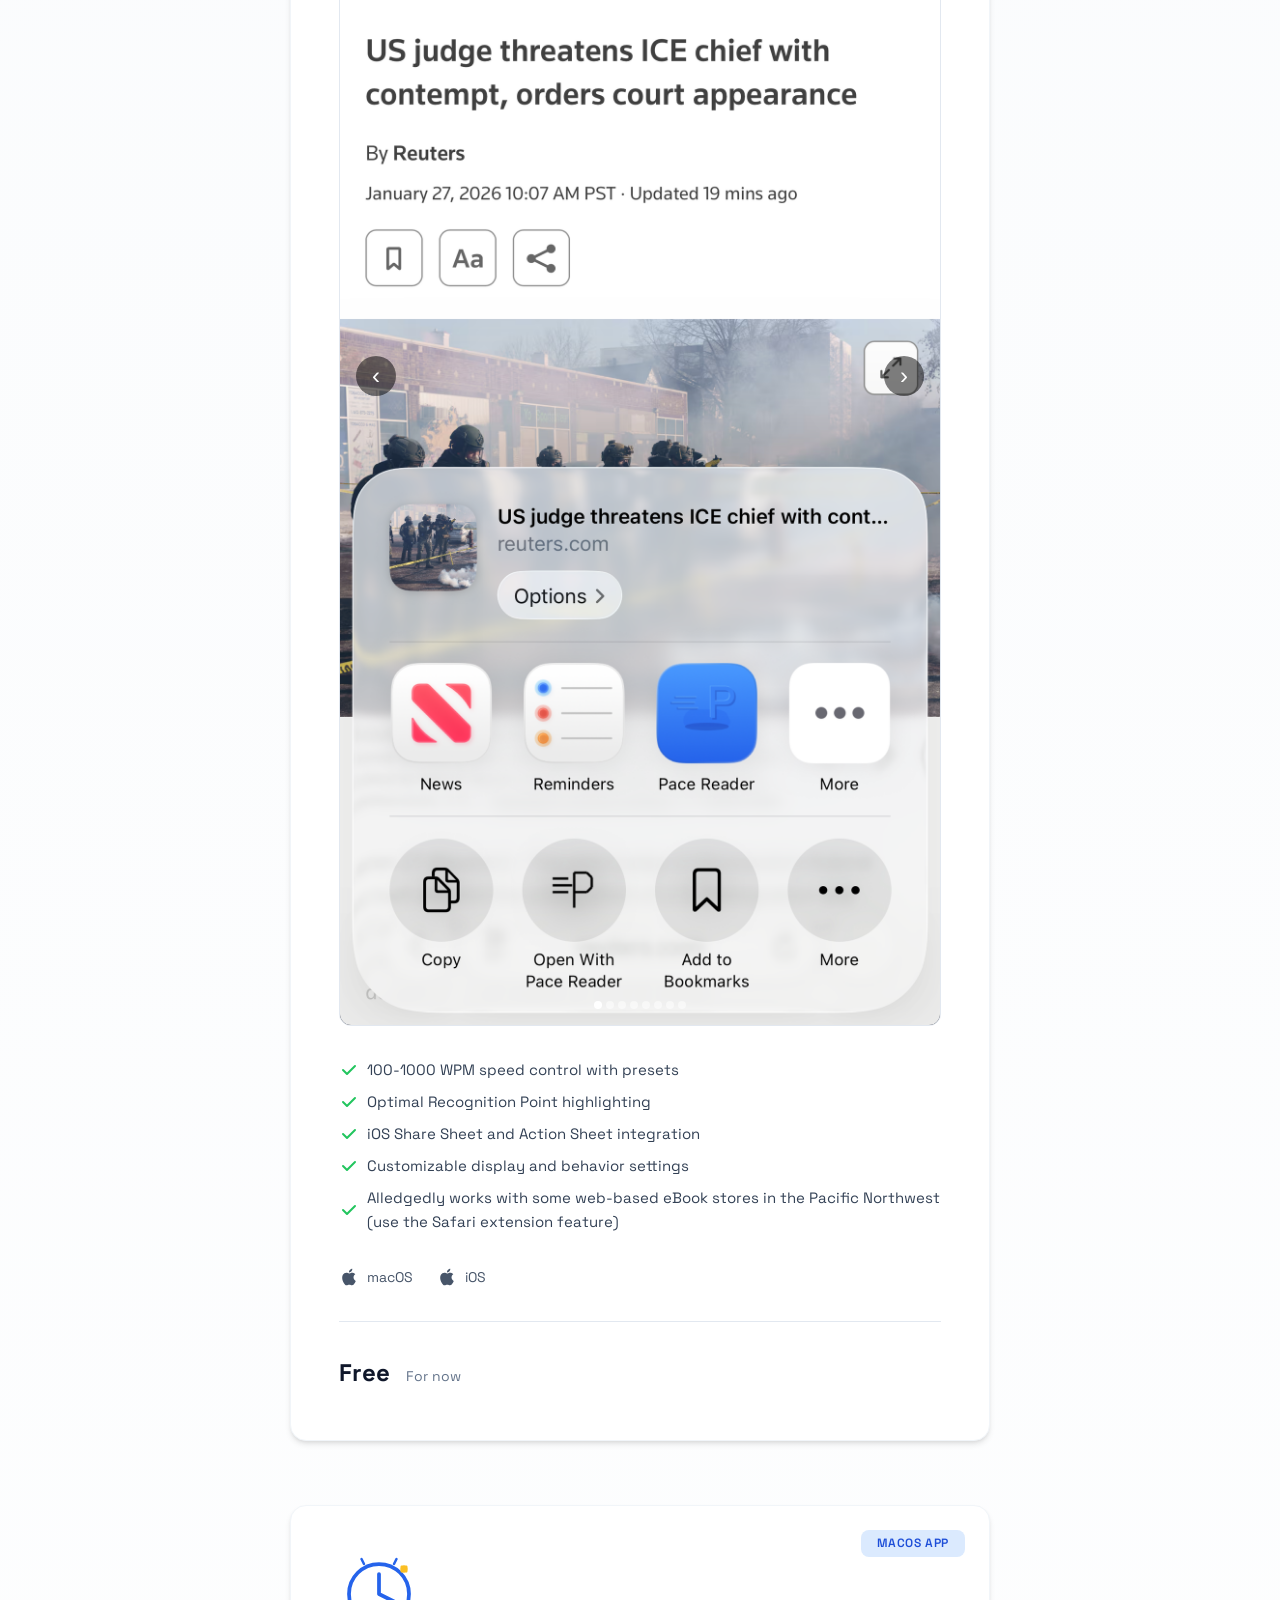
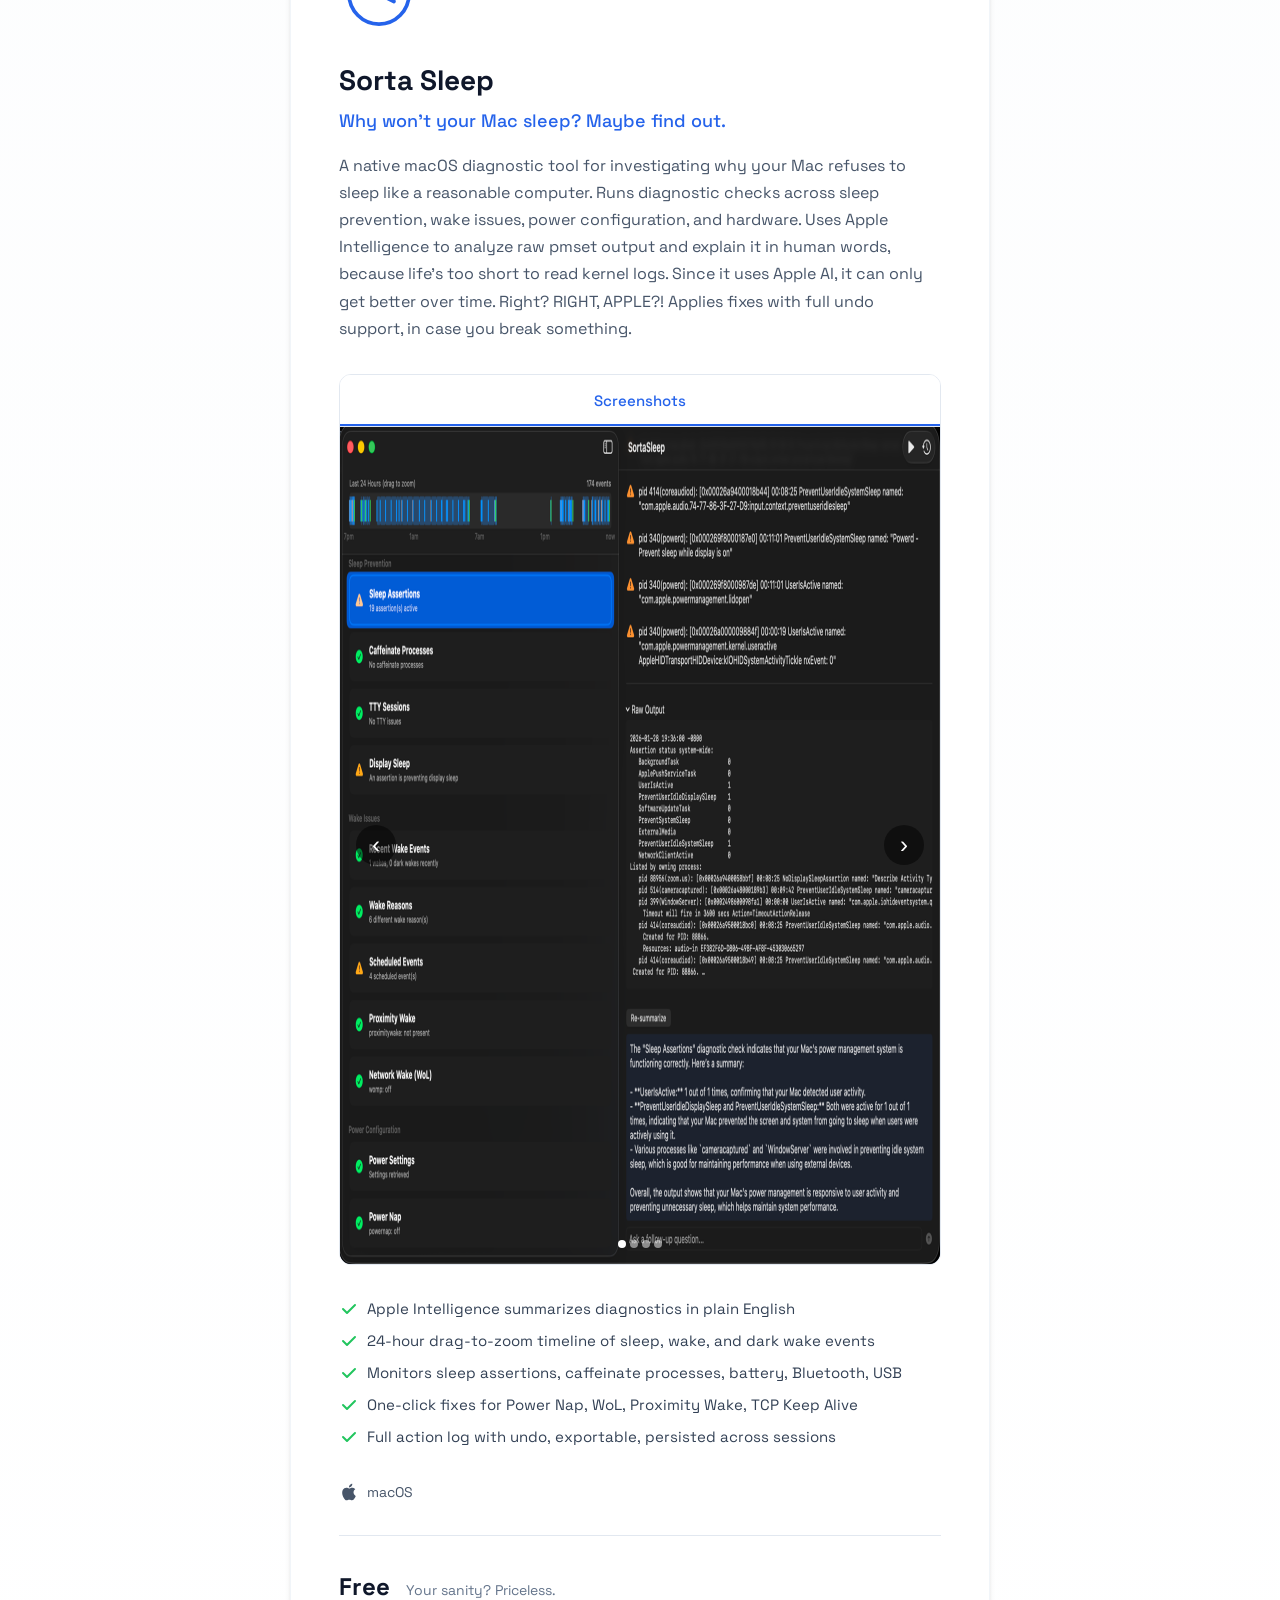
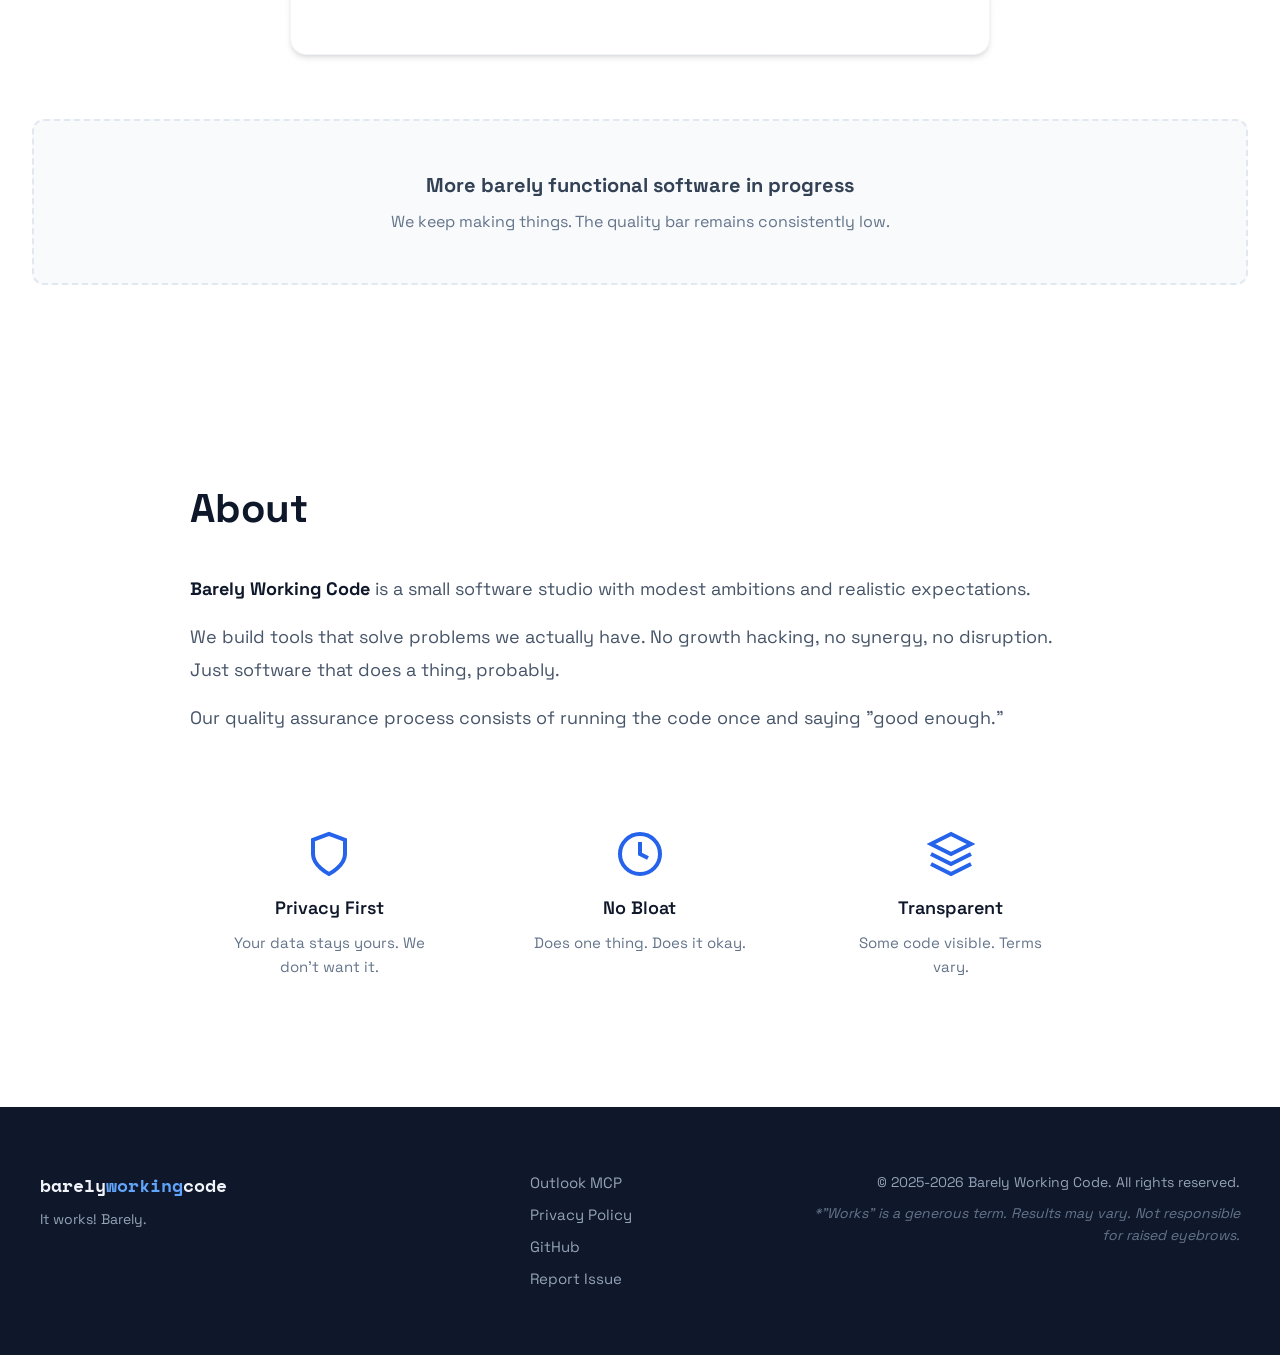
==== commit 8548d1a6: "eve" ====
--- a/index.html
+++ b/index.html
@@ -4,20 +4,20 @@
     <meta charset="UTF-8">
     <meta name="viewport" content="width=device-width, initial-scale=1.0">
     <title>Barely Working Code - It works! Barely.</title>
-    <meta name="description" content="Software that technically functions. Home of Pace Reader and Sorta Sleep - apps that probably work.">
+    <meta name="description" content="Software that technically functions. Home of Eve Workspace, Pace Reader, and Sorta Sleep - apps that probably work.">
 
     <!-- Open Graph / Social -->
     <meta property="og:type" content="website">
     <meta property="og:url" content="https://www.barelyworkingcode.com/">
     <meta property="og:title" content="Barely Working Code - It works! Barely.">
-    <meta property="og:description" content="Software that technically functions. Home of Pace Reader and Sorta Sleep - apps that probably work.">
+    <meta property="og:description" content="Software that technically functions. Home of Eve Workspace, Pace Reader, and Sorta Sleep - apps that probably work.">
     <meta property="og:image" content="https://www.barelyworkingcode.com/assets/og-image.svg">
 
     <!-- Twitter -->
     <meta property="twitter:card" content="summary_large_image">
     <meta property="twitter:url" content="https://www.barelyworkingcode.com/">
     <meta property="twitter:title" content="Barely Working Code - It works! Barely.">
-    <meta property="twitter:description" content="Software that technically functions. Home of Pace Reader and Sorta Sleep - apps that probably work.">
+    <meta property="twitter:description" content="Software that technically functions. Home of Eve Workspace, Pace Reader, and Sorta Sleep - apps that probably work.">
     <meta property="twitter:image" content="https://www.barelyworkingcode.com/assets/og-image.svg">
 
     <link rel="stylesheet" href="styles.css">
@@ -88,6 +88,116 @@
             </div>
 
             <div class="product-card featured">
+                <div class="product-badge">Self-Hosted Web App</div>
+                <div class="product-icon">
+                    <svg viewBox="0 0 64 64" fill="none" xmlns="http://www.w3.org/2000/svg">
+                        <rect x="4" y="8" width="56" height="48" rx="4" stroke="currentColor" stroke-width="3"/>
+                        <line x1="22" y1="8" x2="22" y2="56" stroke="currentColor" stroke-width="3"/>
+                        <rect x="8" y="16" width="10" height="2" rx="1" fill="currentColor" opacity="0.4"/>
+                        <rect x="8" y="22" width="8" height="2" rx="1" fill="currentColor" opacity="0.3"/>
+                        <rect x="8" y="28" width="10" height="2" rx="1" fill="currentColor" opacity="0.4"/>
+                        <rect x="8" y="34" width="6" height="2" rx="1" fill="currentColor" opacity="0.3"/>
+                        <rect x="28" y="16" width="26" height="2" rx="1" fill="currentColor" opacity="0.5"/>
+                        <rect x="28" y="22" width="20" height="2" rx="1" fill="currentColor" opacity="0.3"/>
+                        <rect x="28" y="28" width="24" height="2" rx="1" fill="currentColor" opacity="0.4"/>
+                        <rect x="28" y="34" width="18" height="2" rx="1" fill="currentColor" opacity="0.3"/>
+                        <rect x="28" y="40" width="22" height="2" rx="1" fill="currentColor" opacity="0.4"/>
+                        <circle cx="52" cy="12" r="3" fill="#22c55e"/>
+                    </svg>
+                </div>
+                <h3 class="product-title">Eve Workspace</h3>
+                <p class="product-tagline">Your AI workspace. Self-hosted, self-aware of its limitations.</p>
+                <p class="product-description">
+                    A multi-provider LLM web interface you run on your own machine. Chat with Claude, Gemini, or local models through a single UI. Warm-started persistent processes mean no cold boot penalties between messages. Real-time token and cost tracking so you can watch your money disappear in real time. Includes a file browser, Monaco editor, scheduled tasks, and a terminal&mdash;because apparently one IDE wasn't enough.
+                </p>
+
+                <div class="product-media">
+                    <div class="media-tabs">
+                        <button class="media-tab active" data-media="eve-screenshot">Screenshots</button>
+                    </div>
+                    <div class="media-content">
+                        <div class="media-item active" id="eve-screenshot">
+                            <div class="screenshot-carousel" data-aspect="landscape">
+                                <div class="carousel-container">
+                                    <img class="carousel-image" src="assets/eve/overview.png" alt="Eve Workspace overview" loading="lazy">
+                                    <img class="carousel-image" src="assets/eve/claude-chat.png" alt="Claude chat session in Eve" loading="lazy">
+                                    <img class="carousel-image" src="assets/eve/editor.png" alt="Monaco code editor" loading="lazy">
+                                    <img class="carousel-image" src="assets/eve/new-project.png" alt="Create new project dialog" loading="lazy">
+                                    <img class="carousel-image" src="assets/eve/file-explorer.png" alt="File explorer panel" loading="lazy">
+                                    <img class="carousel-image" src="assets/eve/scheduled-tasks.png" alt="Scheduled task execution results" loading="lazy">
+                                    <img class="carousel-image" src="assets/eve/terminal.png" alt="Integrated terminal" loading="lazy">
+                                </div>
+                                <button class="carousel-nav carousel-prev" aria-label="Previous screenshot">&#8249;</button>
+                                <button class="carousel-nav carousel-next" aria-label="Next screenshot">&#8250;</button>
+                                <div class="carousel-dots">
+                                    <button class="carousel-dot active" data-slide="0" aria-label="Screenshot 1"></button>
+                                    <button class="carousel-dot" data-slide="1" aria-label="Screenshot 2"></button>
+                                    <button class="carousel-dot" data-slide="2" aria-label="Screenshot 3"></button>
+                                    <button class="carousel-dot" data-slide="3" aria-label="Screenshot 4"></button>
+                                    <button class="carousel-dot" data-slide="4" aria-label="Screenshot 5"></button>
+                                    <button class="carousel-dot" data-slide="5" aria-label="Screenshot 6"></button>
+                                    <button class="carousel-dot" data-slide="6" aria-label="Screenshot 7"></button>
+                                </div>
+                            </div>
+                        </div>
+                    </div>
+                </div>
+
+                <ul class="product-features">
+                    <li>
+                        <svg class="check-icon" viewBox="0 0 20 20" fill="currentColor">
+                            <path fill-rule="evenodd" d="M16.707 5.293a1 1 0 010 1.414l-8 8a1 1 0 01-1.414 0l-4-4a1 1 0 011.414-1.414L8 12.586l7.293-7.293a1 1 0 011.414 0z" clip-rule="evenodd"/>
+                        </svg>
+                        Multi-provider: Claude, Gemini, LM Studio (local models)
+                    </li>
+                    <li>
+                        <svg class="check-icon" viewBox="0 0 20 20" fill="currentColor">
+                            <path fill-rule="evenodd" d="M16.707 5.293a1 1 0 010 1.414l-8 8a1 1 0 01-1.414 0l-4-4a1 1 0 011.414-1.414L8 12.586l7.293-7.293a1 1 0 011.414 0z" clip-rule="evenodd"/>
+                        </svg>
+                        Persistent CLI processes with warm starts
+                    </li>
+                    <li>
+                        <svg class="check-icon" viewBox="0 0 20 20" fill="currentColor">
+                            <path fill-rule="evenodd" d="M16.707 5.293a1 1 0 010 1.414l-8 8a1 1 0 01-1.414 0l-4-4a1 1 0 011.414-1.414L8 12.586l7.293-7.293a1 1 0 011.414 0z" clip-rule="evenodd"/>
+                        </svg>
+                        Real-time token and cost tracking
+                    </li>
+                    <li>
+                        <svg class="check-icon" viewBox="0 0 20 20" fill="currentColor">
+                            <path fill-rule="evenodd" d="M16.707 5.293a1 1 0 010 1.414l-8 8a1 1 0 01-1.414 0l-4-4a1 1 0 011.414-1.414L8 12.586l7.293-7.293a1 1 0 011.414 0z" clip-rule="evenodd"/>
+                        </svg>
+                        Integrated tools: file browser, editor, tasks, terminal
+                    </li>
+                    <li>
+                        <svg class="check-icon" viewBox="0 0 20 20" fill="currentColor">
+                            <path fill-rule="evenodd" d="M16.707 5.293a1 1 0 010 1.414l-8 8a1 1 0 01-1.414 0l-4-4a1 1 0 011.414-1.414L8 12.586l7.293-7.293a1 1 0 011.414 0z" clip-rule="evenodd"/>
+                        </svg>
+                        WebAuthn passkey authentication
+                    </li>
+                </ul>
+                <div class="product-platforms">
+                    <span class="platform">
+                        <svg viewBox="0 0 24 24" fill="currentColor" class="platform-icon">
+                            <path d="M16 18l2-2-2-2M8 18l-2-2 2-2M3 6h18v12H3z" fill="none" stroke="currentColor" stroke-width="2" stroke-linecap="round" stroke-linejoin="round"/>
+                        </svg>
+                        Browser
+                    </span>
+                    <span class="platform">
+                        <svg viewBox="0 0 24 24" fill="currentColor" class="platform-icon">
+                            <path d="M12 2L2 7l10 5 10-5-10-5z" fill="none" stroke="currentColor" stroke-width="2"/>
+                            <path d="M2 17l10 5 10-5" fill="none" stroke="currentColor" stroke-width="2"/>
+                            <path d="M2 12l10 5 10-5" fill="none" stroke="currentColor" stroke-width="2"/>
+                        </svg>
+                        Node.js
+                    </span>
+                </div>
+                <div class="product-cta">
+                    <span class="price">Free</span>
+                    <span class="price-note">Open source. Your infrastructure, your problem.</span>
+                </div>
+            </div>
+
+            <div class="product-card" id="pace-reader">
                 <div class="product-badge">Safari Extension</div>
                 <div class="product-icon">
                     <svg viewBox="0 0 64 64" fill="none" xmlns="http://www.w3.org/2000/svg">
@@ -296,8 +406,8 @@
             </div>
 
             <div class="coming-soon">
-                <h3>More barely functional software coming soon</h3>
-                <p>We're working on other things. They might work. We'll see.</p>
+                <h3>More barely functional software in progress</h3>
+                <p>We keep making things. The quality bar remains consistently low.</p>
             </div>
         </section>
 
@@ -361,16 +471,21 @@
                 <p>It works! Barely.</p>
             </div>
             <div class="footer-links">
+                <a href="outlook-email-mcp.html">Outlook MCP</a>
                 <a href="privacy.html">Privacy Policy</a>
                 <a href="https://github.com/barelyworkingcode" target="_blank" rel="noopener">GitHub</a>
                 <a href="https://github.com/barelyworkingcode/web/issues" target="_blank" rel="noopener">Report Issue</a>
             </div>
             <div class="footer-copyright">
-                <p>&copy; 2025 Barely Working Code. All rights reserved.</p>
+                <p>&copy; 2025-2026 Barely Working Code. All rights reserved.</p>
                 <p class="footer-disclaimer">*"Works" is a generous term. Results may vary. Not responsible for raised eyebrows.</p>
             </div>
         </div>
     </footer>
+
+    <div class="lightbox" id="lightbox">
+        <img src="" alt="">
+    </div>
 
     <script>
         // Media tabs functionality - scoped to parent product card
@@ -427,6 +542,26 @@
                 });
             });
         });
+
+        // Lightbox for landscape carousel images
+        const lightbox = document.getElementById('lightbox');
+        const lightboxImg = lightbox.querySelector('img');
+
+        document.querySelectorAll('.screenshot-carousel[data-aspect="landscape"] .carousel-image').forEach(img => {
+            img.addEventListener('dblclick', () => {
+                lightboxImg.src = img.src;
+                lightboxImg.alt = img.alt;
+                lightbox.classList.add('active');
+            });
+        });
+
+        lightbox.addEventListener('click', () => {
+            lightbox.classList.remove('active');
+        });
+
+        document.addEventListener('keydown', (e) => {
+            if (e.key === 'Escape') lightbox.classList.remove('active');
+        });
     </script>
 </body>
 </html>
--- a/styles.css
+++ b/styles.css
@@ -548,6 +548,42 @@
     background: var(--white);
 }
 
+/* Landscape carousel variant */
+.screenshot-carousel[data-aspect="landscape"] .carousel-container {
+    aspect-ratio: 16 / 10;
+}
+
+.screenshot-carousel[data-aspect="landscape"] .carousel-image {
+    min-width: 100%;
+    height: 100%;
+    object-fit: contain;
+    background: var(--gray-900);
+    cursor: zoom-in;
+}
+
+/* Image lightbox */
+.lightbox {
+    display: none;
+    position: fixed;
+    inset: 0;
+    z-index: 200;
+    background: rgba(0, 0, 0, 0.9);
+    cursor: zoom-out;
+    align-items: center;
+    justify-content: center;
+}
+
+.lightbox.active {
+    display: flex;
+}
+
+.lightbox img {
+    max-width: 95vw;
+    max-height: 95vh;
+    object-fit: contain;
+    border-radius: var(--radius-md);
+}
+
 .product-features {
     margin-top: var(--space-xl);
     display: grid;
@@ -628,6 +664,157 @@
 }
 
 /* ============================================
+   Product Detail Pages
+   ============================================ */
+
+.product-detail {
+    max-width: 800px;
+    margin: 0 auto;
+    padding: calc(80px + var(--space-3xl)) var(--space-xl) var(--space-4xl);
+}
+
+.product-hero {
+    margin-bottom: var(--space-3xl);
+}
+
+.product-hero .product-badge {
+    position: static;
+    display: inline-block;
+    margin-bottom: var(--space-lg);
+}
+
+.product-hero-tagline {
+    font-size: 1.25rem;
+    color: var(--blue-600);
+    font-weight: 500;
+    margin-top: var(--space-sm);
+}
+
+.product-hero-description {
+    margin-top: var(--space-md);
+    color: var(--gray-600);
+    line-height: 1.8;
+    font-size: 1.0625rem;
+}
+
+.product-section-block {
+    margin-bottom: var(--space-3xl);
+}
+
+.product-section-block h2 {
+    font-size: 1.5rem;
+    color: var(--gray-900);
+    margin-bottom: var(--space-lg);
+    padding-bottom: var(--space-sm);
+    border-bottom: 2px solid var(--blue-100);
+}
+
+.comparison-grid {
+    display: grid;
+    grid-template-columns: 1fr 1fr;
+    gap: var(--space-lg);
+}
+
+.comparison-grid > div {
+    background: var(--gray-50);
+    border-radius: var(--radius-lg);
+    padding: var(--space-xl);
+}
+
+.comparison-grid h3 {
+    font-size: 1.125rem;
+    color: var(--gray-900);
+    margin-bottom: var(--space-md);
+}
+
+.comparison-grid ul {
+    padding-left: var(--space-lg);
+}
+
+.comparison-grid li {
+    color: var(--gray-600);
+    line-height: 1.8;
+    margin-bottom: var(--space-sm);
+    list-style: disc;
+}
+
+.tool-grid {
+    display: grid;
+    grid-template-columns: 1fr 1fr;
+    gap: var(--space-md);
+}
+
+.tool-card {
+    background: var(--gray-50);
+    border-radius: var(--radius-lg);
+    padding: var(--space-lg);
+    border: 1px solid var(--gray-100);
+}
+
+.tool-card h4 {
+    font-family: var(--font-mono);
+    font-size: 0.875rem;
+    color: var(--blue-600);
+    margin-bottom: var(--space-sm);
+}
+
+.tool-card p {
+    font-size: 0.9375rem;
+    color: var(--gray-600);
+    line-height: 1.6;
+}
+
+.example-prompts {
+    margin-top: var(--space-xl);
+    background: var(--gray-50);
+    border-radius: var(--radius-lg);
+    padding: var(--space-lg);
+    border: 1px solid var(--gray-100);
+}
+
+.example-prompts h4 {
+    font-size: 0.9375rem;
+    color: var(--gray-800);
+    margin-bottom: var(--space-md);
+}
+
+.example-prompts ul {
+    padding-left: var(--space-lg);
+}
+
+.example-prompts li {
+    color: var(--gray-600);
+    line-height: 1.8;
+    margin-bottom: var(--space-sm);
+    list-style: disc;
+    font-size: 0.9375rem;
+}
+
+.product-cta-block {
+    text-align: center;
+    padding: var(--space-2xl);
+    background: var(--gray-50);
+    border-radius: var(--radius-lg);
+    border: 1px solid var(--gray-100);
+}
+
+.product-cta-block .price {
+    display: block;
+    font-size: 2rem;
+    margin-bottom: var(--space-sm);
+}
+
+.product-cta-block .price-note {
+    display: block;
+    margin-bottom: var(--space-xl);
+}
+
+.product-cta-block .btn {
+    display: inline-flex;
+    gap: var(--space-sm);
+}
+
+/* ============================================
    About Section
    ============================================ */
 
@@ -830,6 +1017,11 @@
         position: static;
         display: inline-block;
         margin-bottom: var(--space-md);
+    }
+
+    .comparison-grid,
+    .tool-grid {
+        grid-template-columns: 1fr;
     }
 }
 
@@ -929,5 +1121,28 @@
         background: #000000;
         border-top: 1px solid var(--gray-200);
     }
-}
-}
+
+    .tool-card {
+        background: var(--gray-100);
+        border-color: var(--gray-300);
+    }
+
+    .example-prompts {
+        background: var(--gray-100);
+        border-color: var(--gray-300);
+    }
+
+    .product-cta-block {
+        background: var(--gray-100);
+        border-color: var(--gray-300);
+    }
+
+    .product-section-block h2 {
+        border-bottom-color: #1e3a8a;
+    }
+
+    .comparison-grid > div {
+        background: var(--gray-100);
+    }
+}
+}
